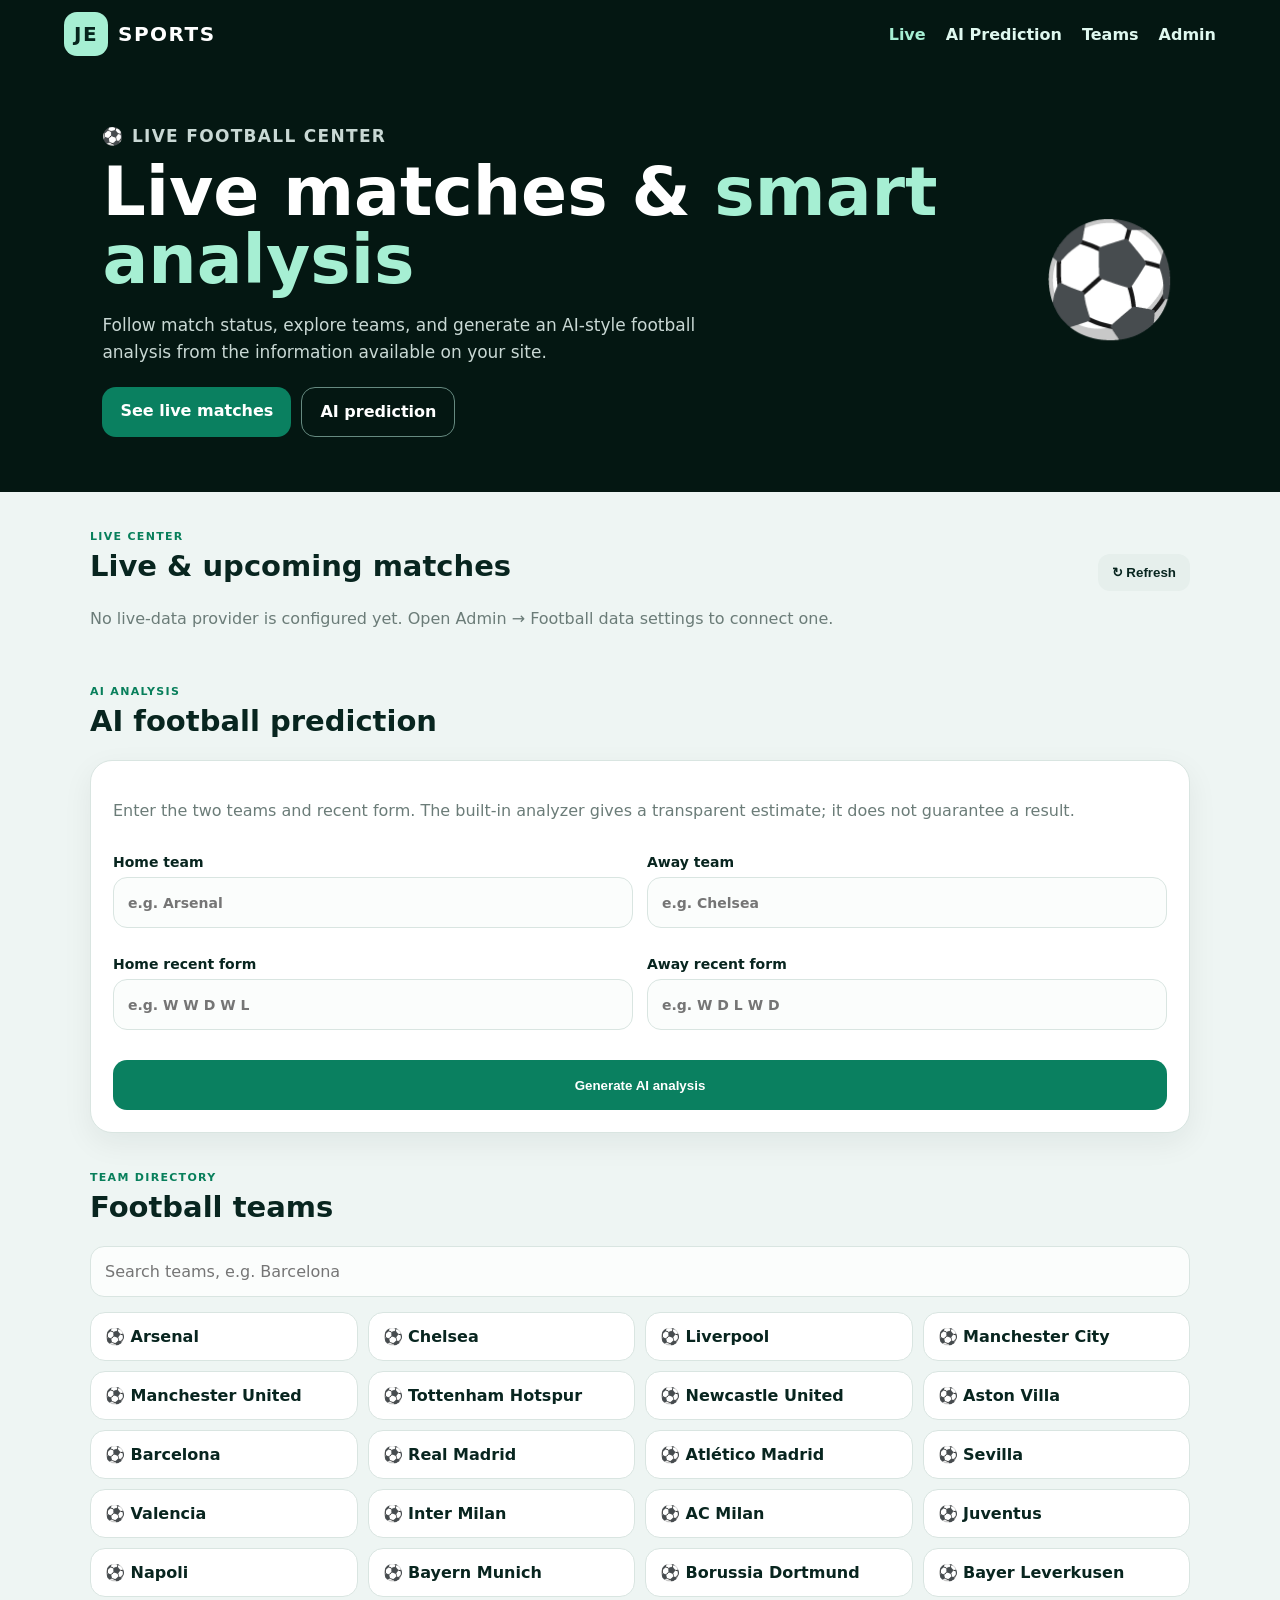
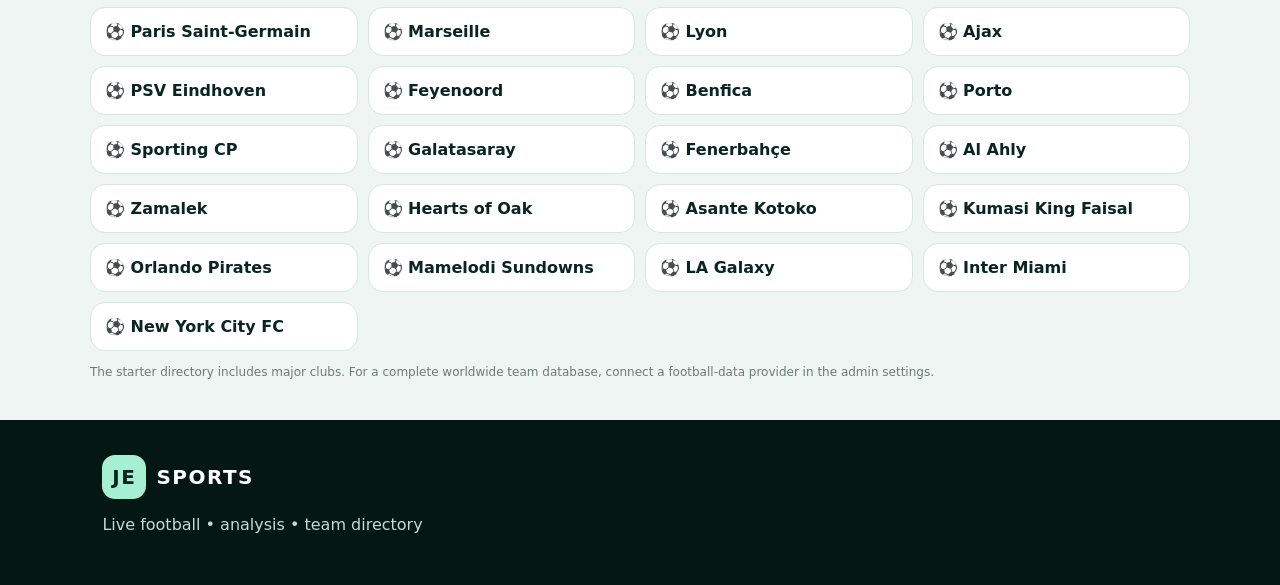
==== index.html @ 77a034e1 "Add files via upload" ====
<!doctype html>
<html lang="en">
<head>
<meta charset="utf-8">
<meta name="viewport" content="width=device-width,initial-scale=1,viewport-fit=cover">
<meta name="theme-color" content="#041712">
<title>JE Sports — Live Football</title>
<link rel="stylesheet" href="style.css?v=4">
</head>
<body>
<header class="topbar">
  <a class="brand" href="index.html"><span>JE</span> SPORTS</a>
  <nav><a class="active" href="index.html">Live</a><a href="#ai">AI Prediction</a><a href="#teams">Teams</a><a href="admin.html">Admin</a></nav>
  <button class="menu" onclick="document.querySelector('nav').classList.toggle('open')">☰</button>
</header>

<main>
<section class="hero">
  <div><p class="eyebrow">⚽ LIVE FOOTBALL CENTER</p>
  <h1>Live matches & <strong>smart analysis</strong></h1>
  <p>Follow match status, explore teams, and generate an AI-style football analysis from the information available on your site.</p>
  <div class="hero-actions"><a class="btn primary" href="#live">See live matches</a><a class="btn ghost" href="#ai">AI prediction</a></div></div>
  <div class="hero-icon">⚽</div>
</section>

<section id="live" class="section">
  <div class="section-head"><div><p class="eyebrow">LIVE CENTER</p><h2>Live & upcoming matches</h2></div><button class="refresh" onclick="loadMatches()">↻ Refresh</button></div>
  <p id="liveStatus" class="muted">Loading football matches…</p>
  <div id="matches" class="match-grid"></div>
</section>

<section id="ai" class="section">
  <div class="section-head"><div><p class="eyebrow">AI ANALYSIS</p><h2>AI football prediction</h2></div></div>
  <div class="ai-card">
    <p class="muted">Enter the two teams and recent form. The built-in analyzer gives a transparent estimate; it does not guarantee a result.</p>
    <div class="two">
      <div><label>Home team<input id="home" placeholder="e.g. Arsenal"></label></div>
      <div><label>Away team<input id="away" placeholder="e.g. Chelsea"></label></div>
    </div>
    <div class="two">
      <label>Home recent form<input id="homeForm" placeholder="e.g. W W D W L"></label>
      <label>Away recent form<input id="awayForm" placeholder="e.g. W D L W D"></label>
    </div>
    <button class="btn primary full" onclick="predict()">Generate AI analysis</button>
    <div id="predictionResult" class="prediction-result" hidden></div>
  </div>
</section>

<section id="teams" class="section">
  <div class="section-head"><div><p class="eyebrow">TEAM DIRECTORY</p><h2>Football teams</h2></div></div>
  <input id="teamSearch" class="search" placeholder="Search teams, e.g. Barcelona" oninput="renderTeams()">
  <div id="teamsGrid" class="team-grid"></div>
  <p class="muted small">The starter directory includes major clubs. For a complete worldwide team database, connect a football-data provider in the admin settings.</p>
</section>
</main>

<footer><div class="brand"><span>JE</span> SPORTS</div><p>Live football • analysis • team directory</p></footer>
<script src="script.js?v=4"></script>
</body></html>
---- style.css ----
*{box-sizing:border-box}body{margin:0;background:#eef5f3;color:#08251f;font-family:system-ui,-apple-system,"Segoe UI",sans-serif}.topbar{position:sticky;top:0;z-index:20;background:#041712;color:#fff;min-height:68px;padding:10px 5%;display:flex;align-items:center;justify-content:space-between}.brand{display:flex;align-items:center;gap:10px;color:#fff;text-decoration:none;font-weight:900;letter-spacing:1.5px;font-size:20px}.brand span{display:grid;place-items:center;width:44px;height:44px;border-radius:13px;background:#a6efd3;color:#06251d}.topbar nav{display:flex;gap:20px}.topbar nav a{color:#dff8ef;text-decoration:none;font-weight:750}.topbar nav a.active{color:#a6efd3}.menu{display:none;background:none;color:white;border:0;font-size:25px}.hero{background:#041712;color:#fff;padding:55px 8%;display:flex;justify-content:space-between;align-items:center;min-height:350px}.hero h1{font-size:clamp(38px,7vw,68px);line-height:1;margin:8px 0 18px}.hero strong{color:#a6efd3}.hero p{max-width:650px;color:#c9d8d4;line-height:1.6;font-size:17px}.hero-icon{font-size:110px}.hero-actions{display:flex;gap:10px;margin-top:20px}.btn{border:0;border-radius:14px;padding:14px 18px;font-weight:900;text-decoration:none;display:inline-block;min-height:50px}.primary{background:#0a8060;color:white}.ghost{border:1px solid #668a80;color:white;background:transparent}.secondary,.refresh{background:#e6efec;color:#08251f;border:0}.section{width:min(1100px,90%);margin:38px auto}.section-head{display:flex;align-items:end;justify-content:space-between;gap:15px;margin-bottom:14px}.eyebrow{font-size:11px;letter-spacing:1.3px;font-weight:900;color:#087f5b;margin:0 0 6px}.section h2,.card h2{font-size:29px;margin:0 0 8px}.muted{color:#6b7c78;line-height:1.55}.refresh{padding:11px 14px;border-radius:12px;font-weight:900}.match-grid{display:grid;grid-template-columns:repeat(3,1fr);gap:14px}.match{background:white;border:1px solid #d9e5e1;border-radius:20px;padding:18px;box-shadow:0 10px 30px #08251f10}.status{display:inline-block;border-radius:999px;padding:6px 9px;background:#e5f3ee;color:#0a684d;font-weight:900;font-size:11px}.teams{font-size:18px;font-weight:900;margin:14px 0 8px}.score{font-size:30px;font-weight:950}.time{color:#6b7c78}.ai-card,.card{background:white;border:1px solid #d9e5e1;border-radius:22px;padding:22px;box-shadow:0 10px 30px #08251f10}.two{display:grid;grid-template-columns:1fr 1fr;gap:14px;margin:14px 0}label{display:block;font-weight:800;font-size:14px;margin-top:14px}input,textarea,.search{width:100%;margin-top:7px;border:1.5px solid #d9e5e1;border-radius:14px;background:#fbfdfc;padding:14px;font:inherit;color:#08251f;outline:0}input{min-height:51px}textarea{min-height:130px;resize:vertical}.full{width:100%;margin-top:16px}.prediction-result{margin-top:16px;background:#f1faf7;border:1px solid #cfe8df;border-radius:18px;padding:18px}.prediction-result h3{font-size:25px;margin:4px 0}.confidence{font-weight:900;color:#087f5b}.team-grid{display:grid;grid-template-columns:repeat(4,1fr);gap:10px;margin-top:15px}.team{background:#fff;border:1px solid #d9e5e1;border-radius:15px;padding:14px;font-weight:850}.search{margin-top:0}.small{font-size:12px}.login{max-width:560px;margin:45px auto}.pass{display:flex;gap:7px}.pass input{flex:1}.pass button{margin-top:7px;border:1px solid #d9e5e1;background:#e6efec;border-radius:12px;padding:0 15px;font-weight:800}.msg{padding:11px;border-radius:12px;background:#e5f3ee;color:#0a684d;font-weight:750}.note{background:#f1faf7;border-left:4px solid #0a8060;padding:13px;border-radius:10px;line-height:1.5}.post{padding:14px 0;border-bottom:1px solid #e5ece9}.post strong{font-size:17px}.post button{float:right;border:0;border-radius:9px;padding:8px;background:#fff0ef;color:#b42318;font-weight:800}footer{background:#041712;color:#c9d8d4;padding:35px 8%}footer .brand{margin-bottom:10px}
@media(max-width:700px){.topbar{padding:9px 4%}.topbar nav{display:none;position:absolute;top:68px;left:0;right:0;background:#041712;padding:16px;flex-direction:column}.topbar nav.open{display:flex}.menu{display:block}.hero{padding:38px 6%;min-height:390px}.hero-icon{font-size:60px}.hero h1{font-size:42px}.section{width:88%;margin:28px auto}.match-grid,.team-grid{grid-template-columns:1fr}.two{grid-template-columns:1fr;gap:0}.card,.ai-card{padding:17px;border-radius:19px}.section-head{align-items:start}.hero-actions{flex-direction:column}.hero-actions .btn{text-align:center}}
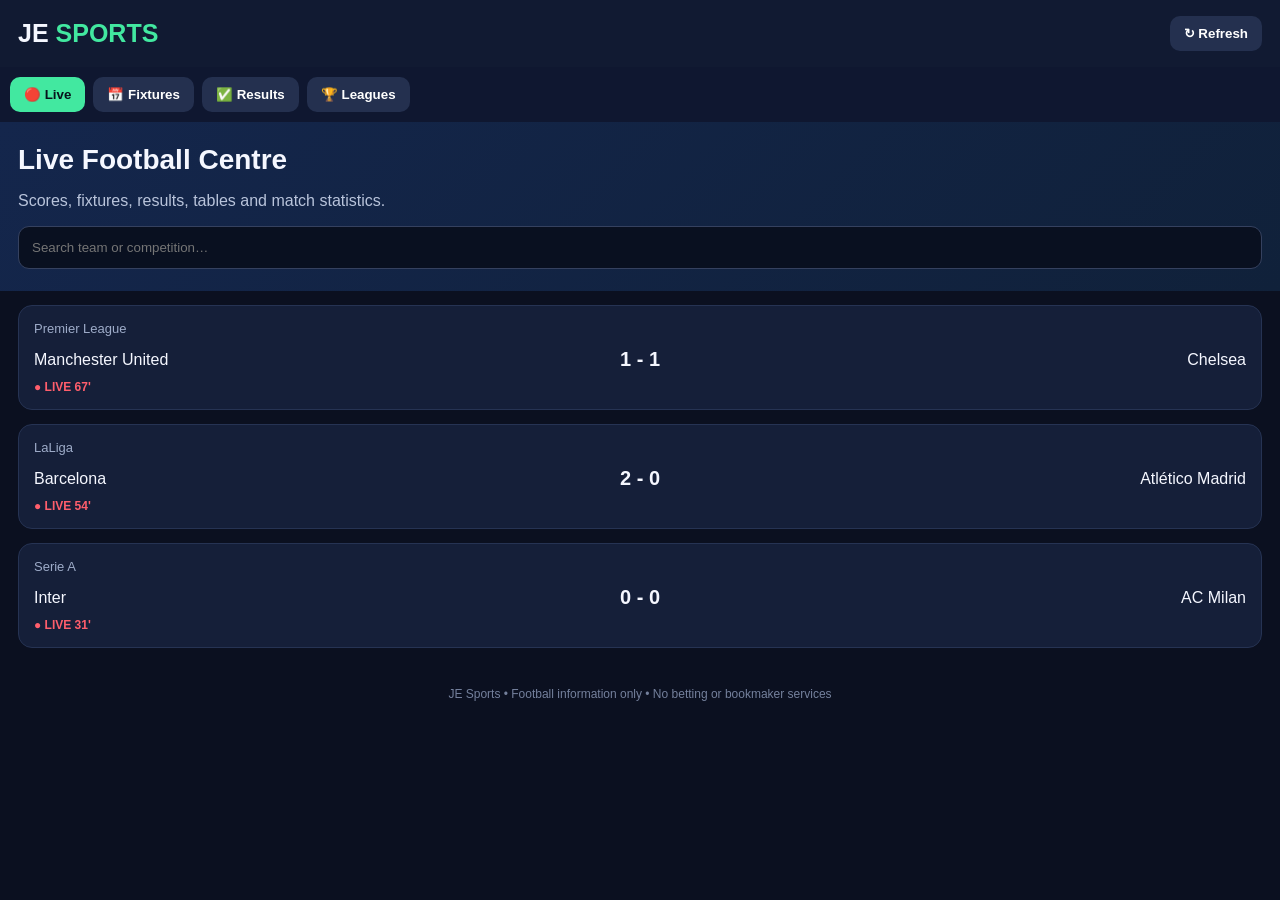
==== commit 1a648c9c: "Add files via upload" ====
--- a/index.html
+++ b/index.html
@@ -1,59 +1,11 @@
 <!doctype html>
-<html lang="en">
-<head>
-<meta charset="utf-8">
-<meta name="viewport" content="width=device-width,initial-scale=1,viewport-fit=cover">
-<meta name="theme-color" content="#041712">
-<title>JE Sports — Live Football</title>
-<link rel="stylesheet" href="style.css?v=4">
-</head>
+<html lang="en"><head><meta charset="utf-8"><meta name="viewport" content="width=device-width,initial-scale=1">
+<title>JE Sports — Live Football</title><link rel="stylesheet" href="style.css"></head>
 <body>
-<header class="topbar">
-  <a class="brand" href="index.html"><span>JE</span> SPORTS</a>
-  <nav><a class="active" href="index.html">Live</a><a href="#ai">AI Prediction</a><a href="#teams">Teams</a><a href="admin.html">Admin</a></nav>
-  <button class="menu" onclick="document.querySelector('nav').classList.toggle('open')">☰</button>
-</header>
-
-<main>
-<section class="hero">
-  <div><p class="eyebrow">⚽ LIVE FOOTBALL CENTER</p>
-  <h1>Live matches & <strong>smart analysis</strong></h1>
-  <p>Follow match status, explore teams, and generate an AI-style football analysis from the information available on your site.</p>
-  <div class="hero-actions"><a class="btn primary" href="#live">See live matches</a><a class="btn ghost" href="#ai">AI prediction</a></div></div>
-  <div class="hero-icon">⚽</div>
-</section>
-
-<section id="live" class="section">
-  <div class="section-head"><div><p class="eyebrow">LIVE CENTER</p><h2>Live & upcoming matches</h2></div><button class="refresh" onclick="loadMatches()">↻ Refresh</button></div>
-  <p id="liveStatus" class="muted">Loading football matches…</p>
-  <div id="matches" class="match-grid"></div>
-</section>
-
-<section id="ai" class="section">
-  <div class="section-head"><div><p class="eyebrow">AI ANALYSIS</p><h2>AI football prediction</h2></div></div>
-  <div class="ai-card">
-    <p class="muted">Enter the two teams and recent form. The built-in analyzer gives a transparent estimate; it does not guarantee a result.</p>
-    <div class="two">
-      <div><label>Home team<input id="home" placeholder="e.g. Arsenal"></label></div>
-      <div><label>Away team<input id="away" placeholder="e.g. Chelsea"></label></div>
-    </div>
-    <div class="two">
-      <label>Home recent form<input id="homeForm" placeholder="e.g. W W D W L"></label>
-      <label>Away recent form<input id="awayForm" placeholder="e.g. W D L W D"></label>
-    </div>
-    <button class="btn primary full" onclick="predict()">Generate AI analysis</button>
-    <div id="predictionResult" class="prediction-result" hidden></div>
-  </div>
-</section>
-
-<section id="teams" class="section">
-  <div class="section-head"><div><p class="eyebrow">TEAM DIRECTORY</p><h2>Football teams</h2></div></div>
-  <input id="teamSearch" class="search" placeholder="Search teams, e.g. Barcelona" oninput="renderTeams()">
-  <div id="teamsGrid" class="team-grid"></div>
-  <p class="muted small">The starter directory includes major clubs. For a complete worldwide team database, connect a football-data provider in the admin settings.</p>
-</section>
-</main>
-
-<footer><div class="brand"><span>JE</span> SPORTS</div><p>Live football • analysis • team directory</p></footer>
-<script src="script.js?v=4"></script>
-</body></html>+<header><div class="logo">JE <span>SPORTS</span></div><button id="refresh">↻ Refresh</button></header>
+<nav><button class="active" data-tab="live">🔴 Live</button><button data-tab="fixtures">📅 Fixtures</button><button data-tab="results">✅ Results</button><button data-tab="leagues">🏆 Leagues</button></nav>
+<main><section class="hero"><h1>Live Football Centre</h1><p>Scores, fixtures, results, tables and match statistics.</p>
+<input id="search" placeholder="Search team or competition…"></section>
+<div id="content"></div></main>
+<footer>JE Sports • Football information only • No betting or bookmaker services</footer>
+<script src="app.js"></script></body></html>
--- a/style.css
+++ b/style.css
@@ -1,2 +1 @@
-*{box-sizing:border-box}body{margin:0;background:#eef5f3;color:#08251f;font-family:system-ui,-apple-system,"Segoe UI",sans-serif}.topbar{position:sticky;top:0;z-index:20;background:#041712;color:#fff;min-height:68px;padding:10px 5%;display:flex;align-items:center;justify-content:space-between}.brand{display:flex;align-items:center;gap:10px;color:#fff;text-decoration:none;font-weight:900;letter-spacing:1.5px;font-size:20px}.brand span{display:grid;place-items:center;width:44px;height:44px;border-radius:13px;background:#a6efd3;color:#06251d}.topbar nav{display:flex;gap:20px}.topbar nav a{color:#dff8ef;text-decoration:none;font-weight:750}.topbar nav a.active{color:#a6efd3}.menu{display:none;background:none;color:white;border:0;font-size:25px}.hero{background:#041712;color:#fff;padding:55px 8%;display:flex;justify-content:space-between;align-items:center;min-height:350px}.hero h1{font-size:clamp(38px,7vw,68px);line-height:1;margin:8px 0 18px}.hero strong{color:#a6efd3}.hero p{max-width:650px;color:#c9d8d4;line-height:1.6;font-size:17px}.hero-icon{font-size:110px}.hero-actions{display:flex;gap:10px;margin-top:20px}.btn{border:0;border-radius:14px;padding:14px 18px;font-weight:900;text-decoration:none;display:inline-block;min-height:50px}.primary{background:#0a8060;color:white}.ghost{border:1px solid #668a80;color:white;background:transparent}.secondary,.refresh{background:#e6efec;color:#08251f;border:0}.section{width:min(1100px,90%);margin:38px auto}.section-head{display:flex;align-items:end;justify-content:space-between;gap:15px;margin-bottom:14px}.eyebrow{font-size:11px;letter-spacing:1.3px;font-weight:900;color:#087f5b;margin:0 0 6px}.section h2,.card h2{font-size:29px;margin:0 0 8px}.muted{color:#6b7c78;line-height:1.55}.refresh{padding:11px 14px;border-radius:12px;font-weight:900}.match-grid{display:grid;grid-template-columns:repeat(3,1fr);gap:14px}.match{background:white;border:1px solid #d9e5e1;border-radius:20px;padding:18px;box-shadow:0 10px 30px #08251f10}.status{display:inline-block;border-radius:999px;padding:6px 9px;background:#e5f3ee;color:#0a684d;font-weight:900;font-size:11px}.teams{font-size:18px;font-weight:900;margin:14px 0 8px}.score{font-size:30px;font-weight:950}.time{color:#6b7c78}.ai-card,.card{background:white;border:1px solid #d9e5e1;border-radius:22px;padding:22px;box-shadow:0 10px 30px #08251f10}.two{display:grid;grid-template-columns:1fr 1fr;gap:14px;margin:14px 0}label{display:block;font-weight:800;font-size:14px;margin-top:14px}input,textarea,.search{width:100%;margin-top:7px;border:1.5px solid #d9e5e1;border-radius:14px;background:#fbfdfc;padding:14px;font:inherit;color:#08251f;outline:0}input{min-height:51px}textarea{min-height:130px;resize:vertical}.full{width:100%;margin-top:16px}.prediction-result{margin-top:16px;background:#f1faf7;border:1px solid #cfe8df;border-radius:18px;padding:18px}.prediction-result h3{font-size:25px;margin:4px 0}.confidence{font-weight:900;color:#087f5b}.team-grid{display:grid;grid-template-columns:repeat(4,1fr);gap:10px;margin-top:15px}.team{background:#fff;border:1px solid #d9e5e1;border-radius:15px;padding:14px;font-weight:850}.search{margin-top:0}.small{font-size:12px}.login{max-width:560px;margin:45px auto}.pass{display:flex;gap:7px}.pass input{flex:1}.pass button{margin-top:7px;border:1px solid #d9e5e1;background:#e6efec;border-radius:12px;padding:0 15px;font-weight:800}.msg{padding:11px;border-radius:12px;background:#e5f3ee;color:#0a684d;font-weight:750}.note{background:#f1faf7;border-left:4px solid #0a8060;padding:13px;border-radius:10px;line-height:1.5}.post{padding:14px 0;border-bottom:1px solid #e5ece9}.post strong{font-size:17px}.post button{float:right;border:0;border-radius:9px;padding:8px;background:#fff0ef;color:#b42318;font-weight:800}footer{background:#041712;color:#c9d8d4;padding:35px 8%}footer .brand{margin-bottom:10px}
-@media(max-width:700px){.topbar{padding:9px 4%}.topbar nav{display:none;position:absolute;top:68px;left:0;right:0;background:#041712;padding:16px;flex-direction:column}.topbar nav.open{display:flex}.menu{display:block}.hero{padding:38px 6%;min-height:390px}.hero-icon{font-size:60px}.hero h1{font-size:42px}.section{width:88%;margin:28px auto}.match-grid,.team-grid{grid-template-columns:1fr}.two{grid-template-columns:1fr;gap:0}.card,.ai-card{padding:17px;border-radius:19px}.section-head{align-items:start}.hero-actions{flex-direction:column}.hero-actions .btn{text-align:center}}
+*{box-sizing:border-box}body{margin:0;font-family:Arial,sans-serif;background:#0b1020;color:#f5f7ff}header{display:flex;justify-content:space-between;align-items:center;padding:16px 18px;background:#111a32;position:sticky;top:0;z-index:2}.logo{font-size:25px;font-weight:900}.logo span{color:#42e8a0}button{border:0;border-radius:10px;padding:10px 14px;background:#24304f;color:white;font-weight:700}nav{display:flex;gap:8px;overflow:auto;padding:10px;background:#0f1730}nav button.active{background:#42e8a0;color:#07121b}.hero{padding:22px 18px;background:linear-gradient(135deg,#14264c,#10213a)}h1{margin:0 0 7px;font-size:28px}.hero p{color:#b9c4db}.hero input{width:100%;padding:13px;border-radius:11px;border:1px solid #35415f;background:#091020;color:white}.card{margin:14px 18px;padding:15px;border-radius:14px;background:#151f39;border:1px solid #263353}.league{font-size:13px;color:#9eacc9;margin-bottom:12px}.match{display:grid;grid-template-columns:1fr auto 1fr;align-items:center;gap:10px}.team:last-child{text-align:right}.score{font-size:20px;font-weight:900}.live{color:#ff5e6c;font-size:12px;font-weight:800}.meta{font-size:12px;color:#8998b7;margin-top:9px}footer{text-align:center;color:#74809c;font-size:12px;padding:25px}h2{margin:18px}.empty{text-align:center;padding:30px;color:#91a0bd}
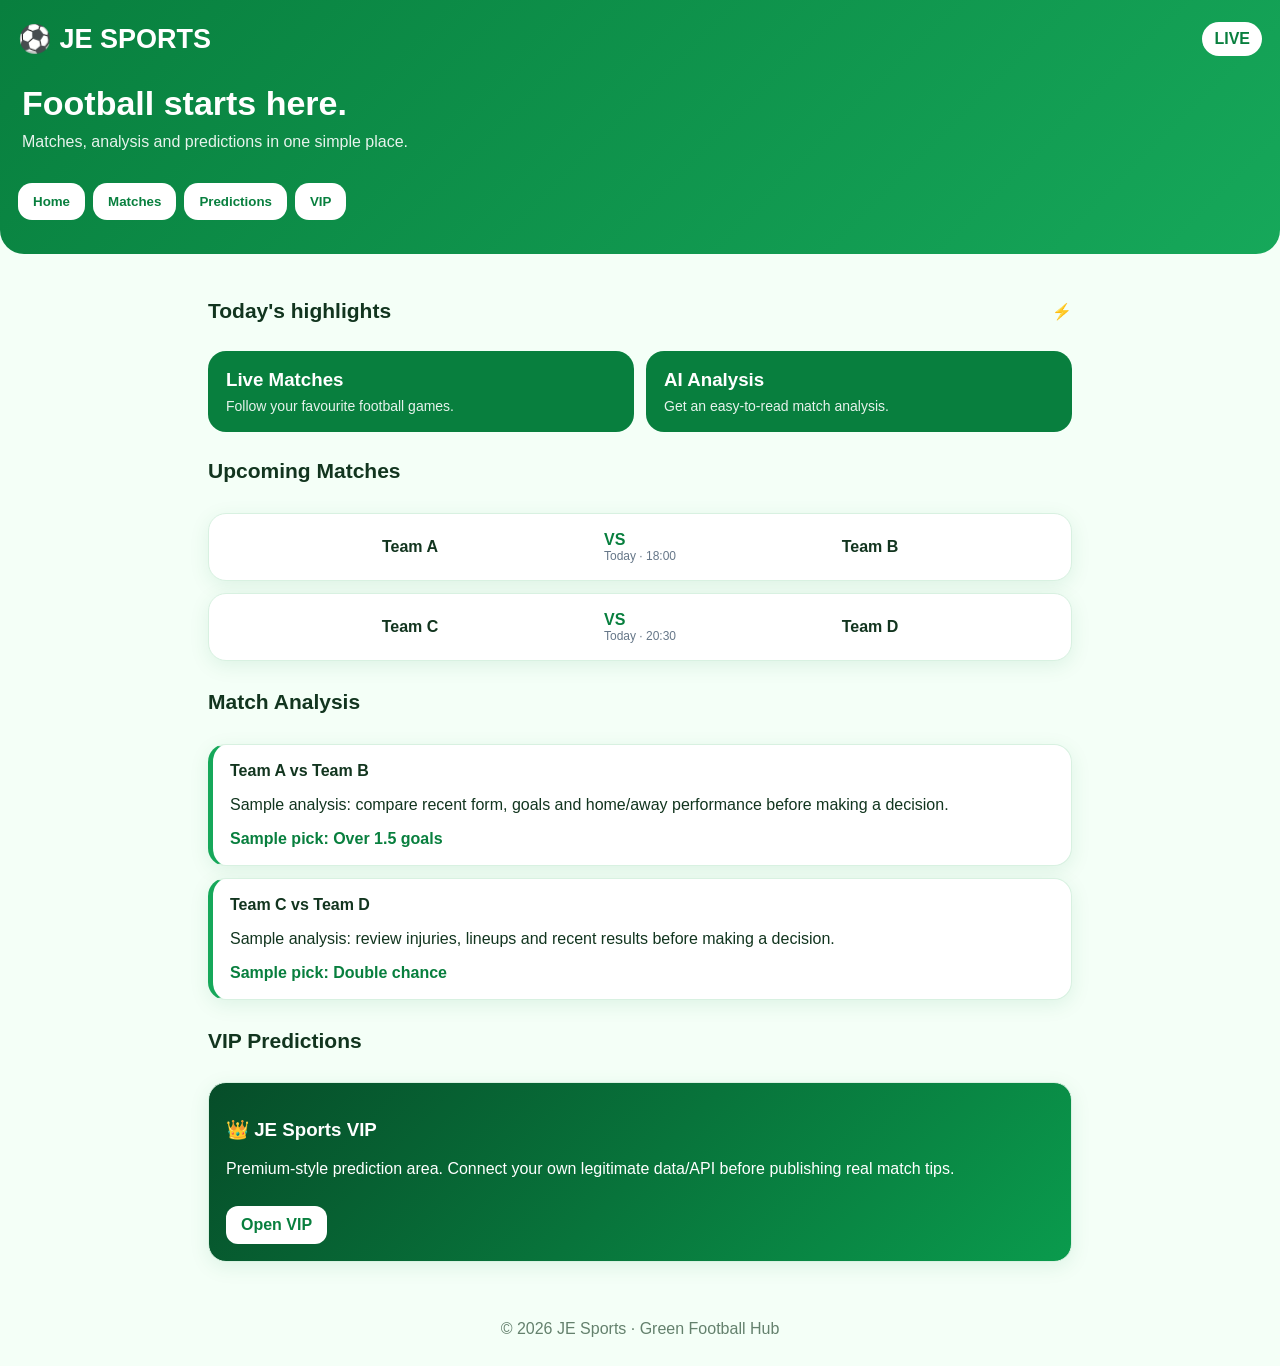
==== commit c8079195: "Add files via upload" ====
--- a/index.html
+++ b/index.html
@@ -1,11 +1,62 @@
-<!doctype html>
-<html lang="en"><head><meta charset="utf-8"><meta name="viewport" content="width=device-width,initial-scale=1">
-<title>JE Sports — Live Football</title><link rel="stylesheet" href="style.css"></head>
+<!DOCTYPE html>
+<html lang="en">
+<head>
+<meta charset="UTF-8">
+<meta name="viewport" content="width=device-width, initial-scale=1.0">
+<title>JE Sports</title>
+<style>
+*{box-sizing:border-box}body{margin:0;font-family:Arial,sans-serif;background:#f4fff7;color:#12351f}
+header{background:linear-gradient(135deg,#087f3e,#16a85a);color:white;padding:22px 18px;border-radius:0 0 24px 24px}
+.top{display:flex;justify-content:space-between;align-items:center}.logo{font-size:27px;font-weight:800}.badge{background:#fff;color:#087f3e;padding:8px 12px;border-radius:20px;font-weight:700}
+.hero{padding:28px 4px 20px}.hero h1{font-size:34px;margin:0 0 10px}.hero p{margin:0;opacity:.9}
+nav{display:flex;gap:8px;overflow:auto;padding:12px 0}.navbtn{border:0;background:#fff;color:#087f3e;padding:11px 15px;border-radius:14px;font-weight:700;white-space:nowrap}
+main{padding:18px;max-width:900px;margin:auto}.section-title{display:flex;justify-content:space-between;align-items:center;margin:10px 0}.section-title h2{font-size:21px}.card{background:white;border-radius:18px;padding:17px;margin:12px 0;box-shadow:0 5px 20px #087f3e18;border:1px solid #d8f1e1}
+.match{display:flex;align-items:center;justify-content:space-between;gap:10px}.team{text-align:center;flex:1;font-weight:700}.vs{font-weight:800;color:#087f3e}.time{font-size:12px;color:#678}
+.grid{display:grid;grid-template-columns:repeat(2,1fr);gap:12px}.feature{background:#087f3e;color:white;padding:18px;border-radius:18px}.feature h3{margin:0 0 7px}.feature p{margin:0;font-size:14px;opacity:.9}
+.pred{border-left:5px solid #16a85a}.pick{font-weight:800;color:#087f3e}.vip{background:linear-gradient(135deg,#064d29,#0a9b4d);color:white}.button{display:inline-block;margin-top:12px;background:white;color:#087f3e;padding:10px 15px;border-radius:12px;text-decoration:none;font-weight:800}
+footer{text-align:center;padding:28px 18px;color:#64816d}
+@media(max-width:600px){.grid{grid-template-columns:1fr}.hero h1{font-size:29px}}
+</style>
+</head>
 <body>
-<header><div class="logo">JE <span>SPORTS</span></div><button id="refresh">↻ Refresh</button></header>
-<nav><button class="active" data-tab="live">🔴 Live</button><button data-tab="fixtures">📅 Fixtures</button><button data-tab="results">✅ Results</button><button data-tab="leagues">🏆 Leagues</button></nav>
-<main><section class="hero"><h1>Live Football Centre</h1><p>Scores, fixtures, results, tables and match statistics.</p>
-<input id="search" placeholder="Search team or competition…"></section>
-<div id="content"></div></main>
-<footer>JE Sports • Football information only • No betting or bookmaker services</footer>
-<script src="app.js"></script></body></html>+<header>
+  <div class="top"><div class="logo">⚽ JE SPORTS</div><div class="badge">LIVE</div></div>
+  <div class="hero"><h1>Football starts here.</h1><p>Matches, analysis and predictions in one simple place.</p></div>
+  <nav>
+    <button class="navbtn" onclick="scrollToId('home')">Home</button>
+    <button class="navbtn" onclick="scrollToId('matches')">Matches</button>
+    <button class="navbtn" onclick="scrollToId('predictions')">Predictions</button>
+    <button class="navbtn" onclick="scrollToId('vip')">VIP</button>
+  </nav>
+</header>
+
+<main id="home">
+  <div class="section-title"><h2>Today's highlights</h2><span>⚡</span></div>
+  <div class="grid">
+    <div class="feature"><h3>Live Matches</h3><p>Follow your favourite football games.</p></div>
+    <div class="feature"><h3>AI Analysis</h3><p>Get an easy-to-read match analysis.</p></div>
+  </div>
+
+  <section id="matches">
+    <div class="section-title"><h2>Upcoming Matches</h2></div>
+    <div class="card"><div class="match"><div class="team">Team A</div><div><div class="vs">VS</div><div class="time">Today · 18:00</div></div><div class="team">Team B</div></div></div>
+    <div class="card"><div class="match"><div class="team">Team C</div><div><div class="vs">VS</div><div class="time">Today · 20:30</div></div><div class="team">Team D</div></div></div>
+  </section>
+
+  <section id="predictions">
+    <div class="section-title"><h2>Match Analysis</h2></div>
+    <div class="card pred"><b>Team A vs Team B</b><p>Sample analysis: compare recent form, goals and home/away performance before making a decision.</p><span class="pick">Sample pick: Over 1.5 goals</span></div>
+    <div class="card pred"><b>Team C vs Team D</b><p>Sample analysis: review injuries, lineups and recent results before making a decision.</p><span class="pick">Sample pick: Double chance</span></div>
+  </section>
+
+  <section id="vip">
+    <div class="section-title"><h2>VIP Predictions</h2></div>
+    <div class="card vip"><h3>👑 JE Sports VIP</h3><p>Premium-style prediction area. Connect your own legitimate data/API before publishing real match tips.</p><a class="button" href="#" onclick="alert('VIP section ready — connect your own service to activate it.');return false;">Open VIP</a></div>
+  </section>
+</main>
+<footer>© 2026 JE Sports · Green Football Hub</footer>
+<script>
+function scrollToId(id){document.getElementById(id).scrollIntoView({behavior:'smooth'});}
+</script>
+</body>
+</html>
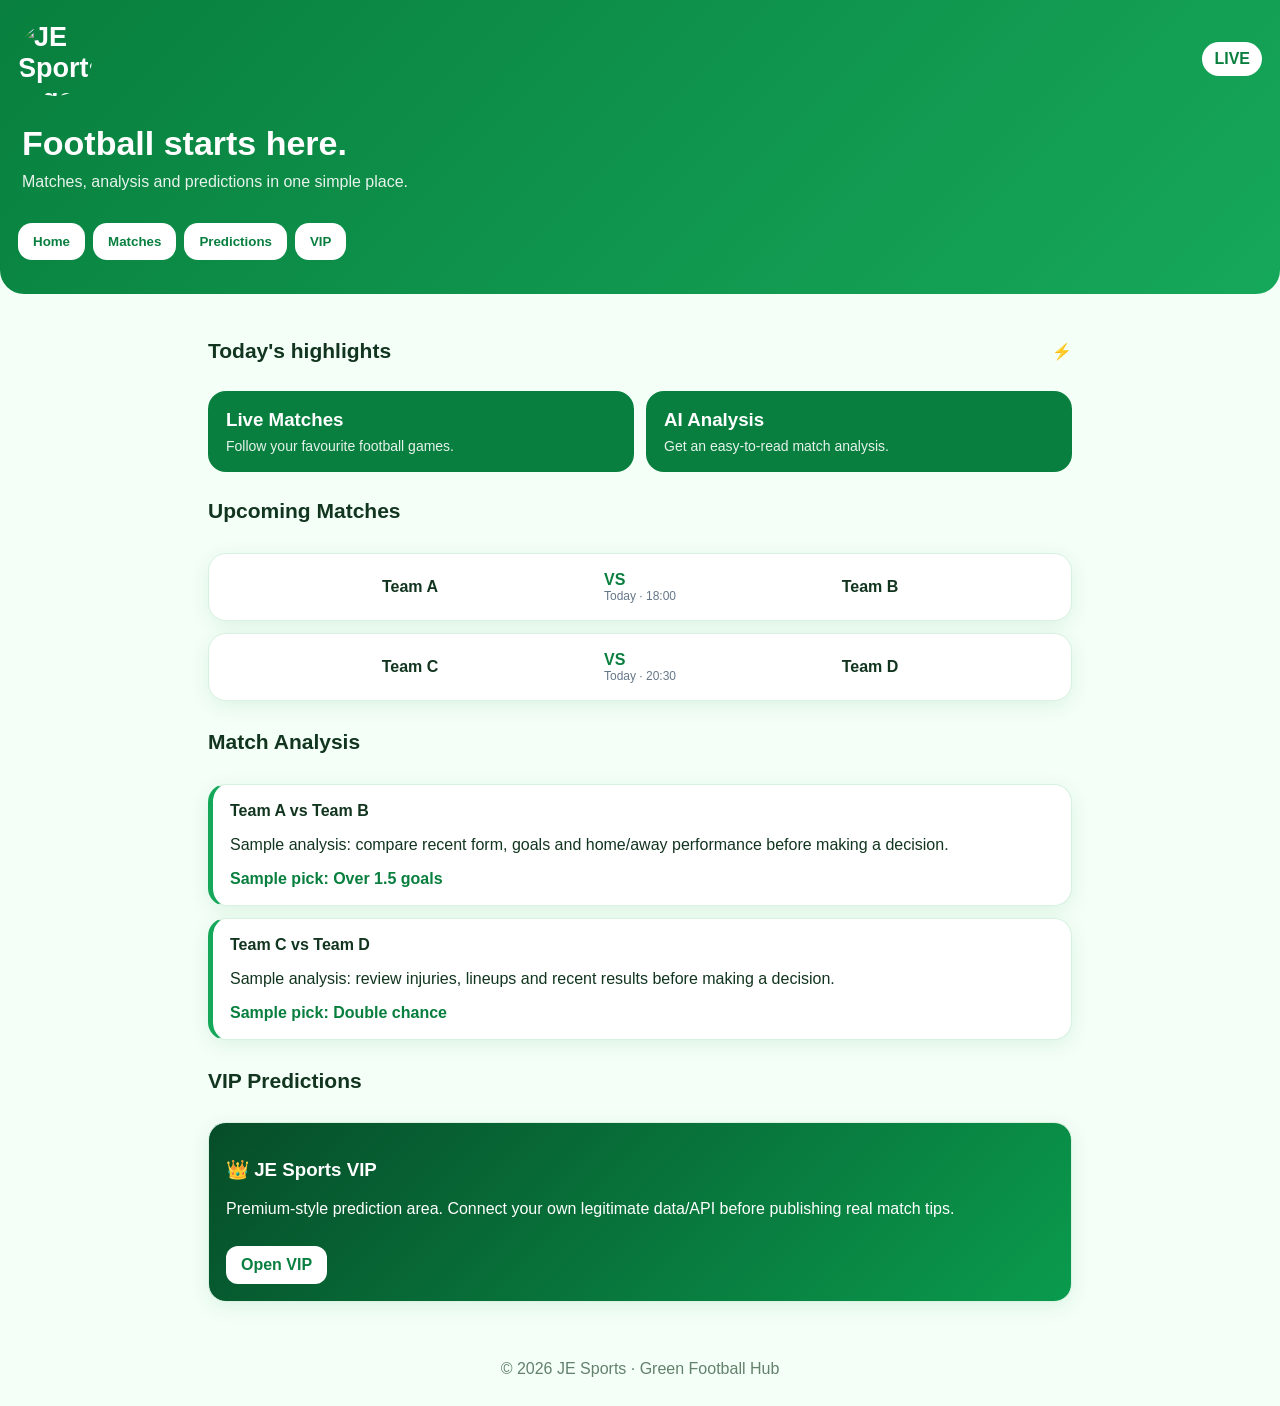
==== commit fc9b59c2: "Add files via upload" ====
--- a/index.html
+++ b/index.html
@@ -7,7 +7,7 @@
 <style>
 *{box-sizing:border-box}body{margin:0;font-family:Arial,sans-serif;background:#f4fff7;color:#12351f}
 header{background:linear-gradient(135deg,#087f3e,#16a85a);color:white;padding:22px 18px;border-radius:0 0 24px 24px}
-.top{display:flex;justify-content:space-between;align-items:center}.logo{font-size:27px;font-weight:800}.badge{background:#fff;color:#087f3e;padding:8px 12px;border-radius:20px;font-weight:700}
+.top{display:flex;justify-content:space-between;align-items:center}.logo{font-size:27px;font-weight:800}.logo img{width:74px;height:74px;object-fit:contain;border-radius:50%;display:block}.badge{background:#fff;color:#087f3e;padding:8px 12px;border-radius:20px;font-weight:700}
 .hero{padding:28px 4px 20px}.hero h1{font-size:34px;margin:0 0 10px}.hero p{margin:0;opacity:.9}
 nav{display:flex;gap:8px;overflow:auto;padding:12px 0}.navbtn{border:0;background:#fff;color:#087f3e;padding:11px 15px;border-radius:14px;font-weight:700;white-space:nowrap}
 main{padding:18px;max-width:900px;margin:auto}.section-title{display:flex;justify-content:space-between;align-items:center;margin:10px 0}.section-title h2{font-size:21px}.card{background:white;border-radius:18px;padding:17px;margin:12px 0;box-shadow:0 5px 20px #087f3e18;border:1px solid #d8f1e1}
@@ -20,7 +20,7 @@
 </head>
 <body>
 <header>
-  <div class="top"><div class="logo">⚽ JE SPORTS</div><div class="badge">LIVE</div></div>
+  <div class="top"><div class="logo"><img src="assets/je-sports-logo.png" alt="JE Sports logo"></div><div class="badge">LIVE</div></div>
   <div class="hero"><h1>Football starts here.</h1><p>Matches, analysis and predictions in one simple place.</p></div>
   <nav>
     <button class="navbtn" onclick="scrollToId('home')">Home</button>
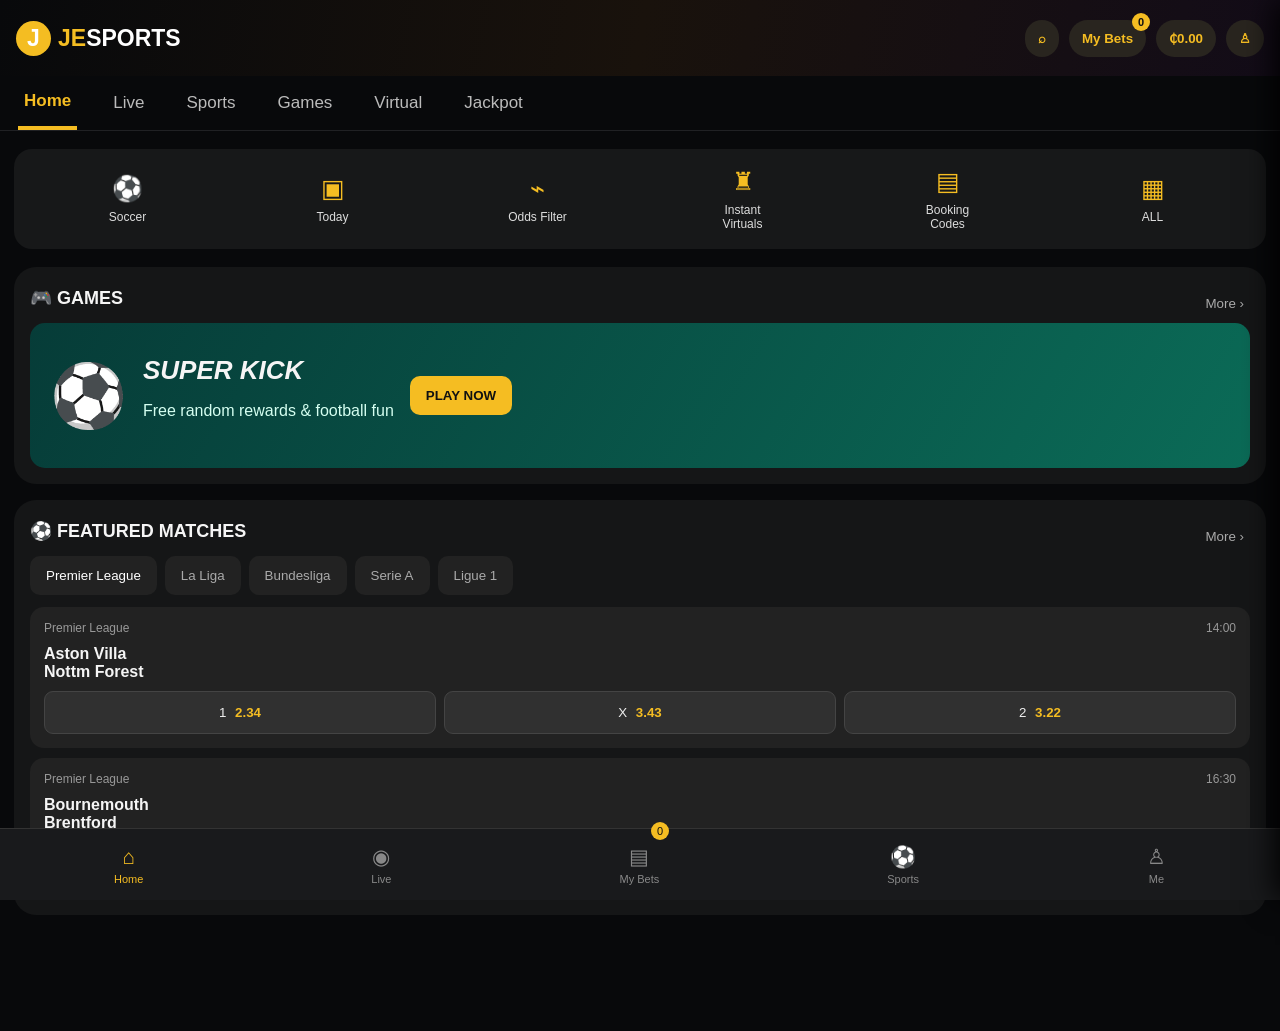
==== commit 203b0d2e: "Add files via upload" ====
--- a/index.html
+++ b/index.html
@@ -2,61 +2,105 @@
 <html lang="en">
 <head>
 <meta charset="UTF-8">
-<meta name="viewport" content="width=device-width, initial-scale=1.0">
-<title>JE Sports</title>
-<style>
-*{box-sizing:border-box}body{margin:0;font-family:Arial,sans-serif;background:#f4fff7;color:#12351f}
-header{background:linear-gradient(135deg,#087f3e,#16a85a);color:white;padding:22px 18px;border-radius:0 0 24px 24px}
-.top{display:flex;justify-content:space-between;align-items:center}.logo{font-size:27px;font-weight:800}.logo img{width:74px;height:74px;object-fit:contain;border-radius:50%;display:block}.badge{background:#fff;color:#087f3e;padding:8px 12px;border-radius:20px;font-weight:700}
-.hero{padding:28px 4px 20px}.hero h1{font-size:34px;margin:0 0 10px}.hero p{margin:0;opacity:.9}
-nav{display:flex;gap:8px;overflow:auto;padding:12px 0}.navbtn{border:0;background:#fff;color:#087f3e;padding:11px 15px;border-radius:14px;font-weight:700;white-space:nowrap}
-main{padding:18px;max-width:900px;margin:auto}.section-title{display:flex;justify-content:space-between;align-items:center;margin:10px 0}.section-title h2{font-size:21px}.card{background:white;border-radius:18px;padding:17px;margin:12px 0;box-shadow:0 5px 20px #087f3e18;border:1px solid #d8f1e1}
-.match{display:flex;align-items:center;justify-content:space-between;gap:10px}.team{text-align:center;flex:1;font-weight:700}.vs{font-weight:800;color:#087f3e}.time{font-size:12px;color:#678}
-.grid{display:grid;grid-template-columns:repeat(2,1fr);gap:12px}.feature{background:#087f3e;color:white;padding:18px;border-radius:18px}.feature h3{margin:0 0 7px}.feature p{margin:0;font-size:14px;opacity:.9}
-.pred{border-left:5px solid #16a85a}.pick{font-weight:800;color:#087f3e}.vip{background:linear-gradient(135deg,#064d29,#0a9b4d);color:white}.button{display:inline-block;margin-top:12px;background:white;color:#087f3e;padding:10px 15px;border-radius:12px;text-decoration:none;font-weight:800}
-footer{text-align:center;padding:28px 18px;color:#64816d}
-@media(max-width:600px){.grid{grid-template-columns:1fr}.hero h1{font-size:29px}}
-</style>
+<meta name="viewport" content="width=device-width,initial-scale=1,viewport-fit=cover">
+<title>JE Sports — Football Hub</title>
+<link rel="stylesheet" href="style.css">
 </head>
 <body>
-<header>
-  <div class="top"><div class="logo"><img src="assets/je-sports-logo.png" alt="JE Sports logo"></div><div class="badge">LIVE</div></div>
-  <div class="hero"><h1>Football starts here.</h1><p>Matches, analysis and predictions in one simple place.</p></div>
-  <nav>
-    <button class="navbtn" onclick="scrollToId('home')">Home</button>
-    <button class="navbtn" onclick="scrollToId('matches')">Matches</button>
-    <button class="navbtn" onclick="scrollToId('predictions')">Predictions</button>
-    <button class="navbtn" onclick="scrollToId('vip')">VIP</button>
-  </nav>
+<header class="topbar">
+  <div class="brand"><span class="brand-mark">J</span><b>JE<span>SPORTS</span></b></div>
+  <button class="icon-btn" id="searchBtn">⌕</button>
+  <button class="pill" id="betsBtn">My Bets <em id="betCount">0</em></button>
+  <button class="pill balance">₵0.00</button>
+  <button class="icon-btn">♙</button>
 </header>
 
-<main id="home">
-  <div class="section-title"><h2>Today's highlights</h2><span>⚡</span></div>
-  <div class="grid">
-    <div class="feature"><h3>Live Matches</h3><p>Follow your favourite football games.</p></div>
-    <div class="feature"><h3>AI Analysis</h3><p>Get an easy-to-read match analysis.</p></div>
+<nav class="tabs">
+  <button class="active" data-page="home">Home</button>
+  <button data-page="live">Live</button>
+  <button data-page="sports">Sports</button>
+  <button data-page="games">Games</button>
+  <button data-page="virtual">Virtual</button>
+  <button data-page="jackpot">Jackpot</button>
+</nav>
+
+<main>
+<section id="home" class="page active">
+  <div class="quick-grid">
+    <button data-page="sports">⚽<small>Soccer</small></button>
+    <button data-page="sports">▣<small>Today</small></button>
+    <button id="filterBtn">⌁<small>Odds Filter</small></button>
+    <button data-page="virtual">♜<small>Instant<br>Virtuals</small></button>
+    <button id="codeBtn">▤<small>Booking<br>Codes</small></button>
+    <button data-page="sports">▦<small>ALL</small></button>
   </div>
 
-  <section id="matches">
-    <div class="section-title"><h2>Upcoming Matches</h2></div>
-    <div class="card"><div class="match"><div class="team">Team A</div><div><div class="vs">VS</div><div class="time">Today · 18:00</div></div><div class="team">Team B</div></div></div>
-    <div class="card"><div class="match"><div class="team">Team C</div><div><div class="vs">VS</div><div class="time">Today · 20:30</div></div><div class="team">Team D</div></div></div>
+  <section class="panel casino">
+    <div class="section-head"><h2>🎮 GAMES</h2><button data-page="games">More ›</button></div>
+    <div class="game-card"><div class="ball">⚽</div><div><strong>SUPER KICK</strong><p>Free random rewards & football fun</p></div><button class="play" data-page="games">PLAY NOW</button></div>
   </section>
 
-  <section id="predictions">
-    <div class="section-title"><h2>Match Analysis</h2></div>
-    <div class="card pred"><b>Team A vs Team B</b><p>Sample analysis: compare recent form, goals and home/away performance before making a decision.</p><span class="pick">Sample pick: Over 1.5 goals</span></div>
-    <div class="card pred"><b>Team C vs Team D</b><p>Sample analysis: review injuries, lineups and recent results before making a decision.</p><span class="pick">Sample pick: Double chance</span></div>
+  <section class="panel">
+    <div class="section-head"><h2>⚽ FEATURED MATCHES</h2><button data-page="sports">More ›</button></div>
+    <div class="league-row">
+      <button class="league active">Premier League</button><button class="league">La Liga</button>
+      <button class="league">Bundesliga</button><button class="league">Serie A</button><button class="league">Ligue 1</button>
+    </div>
+    <div class="match-list" id="featured"></div>
   </section>
+</section>
 
-  <section id="vip">
-    <div class="section-title"><h2>VIP Predictions</h2></div>
-    <div class="card vip"><h3>👑 JE Sports VIP</h3><p>Premium-style prediction area. Connect your own legitimate data/API before publishing real match tips.</p><a class="button" href="#" onclick="alert('VIP section ready — connect your own service to activate it.');return false;">Open VIP</a></div>
-  </section>
+<section id="live" class="page">
+  <div class="hero"><h1>LIVE MATCHES</h1><p>Follow scores and match events.</p></div>
+  <div class="match-list" id="liveMatches"></div>
+</section>
+
+<section id="sports" class="page">
+  <div class="hero"><h1>SPORTS</h1><p>Football markets, leagues and odds.</p></div>
+  <div class="chips"><button class="selected">Football</button><button>Basketball</button><button>Tennis</button><button>Esports</button></div>
+  <div class="match-list" id="sportsMatches"></div>
+</section>
+
+<section id="games" class="page">
+  <div class="hero"><h1>GAMES</h1><p>Demo game lobby — connect your own game provider/API for real games.</p></div>
+  <div class="game-grid">
+    <article>⚽<b>Super Kick</b><button>Play</button></article>
+    <article>🏆<b>Penalty Star</b><button>Play</button></article>
+    <article>🎯<b>Goal Rush</b><button>Play</button></article>
+    <article>🎰<b>Virtual Football</b><button data-page="virtual">Open</button></article>
+  </div>
+</section>
+
+<section id="virtual" class="page">
+  <div class="hero"><h1>VIRTUAL SPORTS</h1><p>Demo virtual fixtures. Results are simulated locally.</p></div>
+  <div class="virtual-card"><span>VIRTUAL FOOTBALL 90</span><b>City Stars vs United FC</b><div class="odds"><button>1 <strong>1.82</strong></button><button>X <strong>3.60</strong></button><button>2 <strong>4.10</strong></button></div></div>
+  <button class="primary" id="simulate">Generate Next Fixture</button>
+</section>
+
+<section id="jackpot" class="page">
+  <div class="hero"><h1>JACKPOT</h1><p>Pick your favourite fixtures and build a ticket.</p></div>
+  <div class="ticket">🏆 <b>Weekend Football Jackpot</b><p>Choose 5 matches from the Sports page.</p><button class="primary" data-page="sports">Choose Matches</button></div>
+</section>
 </main>
-<footer>© 2026 JE Sports · Green Football Hub</footer>
-<script>
-function scrollToId(id){document.getElementById(id).scrollIntoView({behavior:'smooth'});}
-</script>
+
+<div id="betslip" class="drawer">
+  <div class="drawer-head"><h2>Bet Slip</h2><button id="closeBet">×</button></div>
+  <div id="slipItems"><p class="muted">Your bet slip is empty.</p></div>
+  <div class="slip-total"><span>Total Odds</span><b id="totalOdds">0.00</b></div>
+  <button class="primary" id="placeDemo">Place Demo Bet</button>
+</div>
+
+<div id="codeModal" class="modal"><div class="modal-box"><button class="close">×</button><h2>Booking Codes</h2><p>Enter a booking code to load a saved demo ticket.</p><input id="bookingInput" placeholder="e.g. JESPORTS123"><button class="primary" id="loadCode">Load Code</button><p id="codeResult"></p></div></div>
+
+<div id="filterModal" class="modal"><div class="modal-box"><button class="close">×</button><h2>Odds Filter</h2><label>Minimum odds <input type="number" id="minOdds" value="1.50" step=".10"></label><label>Maximum odds <input type="number" id="maxOdds" value="5.00" step=".10"></label><button class="primary" id="applyFilter">Apply Filter</button></div></div>
+
+<div class="bottom-nav">
+  <button class="active" data-page="home">⌂<small>Home</small></button>
+  <button data-page="live">◉<small>Live</small></button>
+  <button id="bottomSlip">▤<small>My Bets</small><em id="bottomCount">0</em></button>
+  <button data-page="sports">⚽<small>Sports</small></button>
+  <button>♙<small>Me</small></button>
+</div>
+<script src="app.js"></script>
 </body>
 </html>
--- a/style.css
+++ b/style.css
@@ -0,0 +1 @@
+*{box-sizing:border-box}body{margin:0;background:#08090b;color:#f5f5f5;font-family:Arial,Helvetica,sans-serif;padding-bottom:82px}.topbar{height:76px;background:linear-gradient(100deg,#08090b,#19120c,#130c18);display:flex;align-items:center;gap:10px;padding:12px 16px;position:sticky;top:0;z-index:10}.brand{font-size:23px;color:#f4bd22;display:flex;align-items:center;gap:7px;margin-right:auto}.brand span{color:#fff}.brand-mark{background:#f4bd22;color:#111;border-radius:50%;width:35px;height:35px;display:grid;place-items:center;font-weight:900}.icon-btn,.pill{border:0;background:#29251f;color:#f5bd22;border-radius:25px;padding:11px 13px;font-weight:700}.pill{position:relative}.pill em,.bottom-nav em{position:absolute;background:#f5bd22;color:#111;border-radius:20px;font-size:11px;padding:3px 6px;top:-7px;right:-4px;font-style:normal}.tabs{height:55px;display:flex;gap:30px;overflow:auto;background:#08090b;border-bottom:1px solid #202124;padding:0 18px}.tabs button{border:0;background:none;color:#bbb;font-size:17px;white-space:nowrap}.tabs button.active{color:#f5bd22;font-weight:800;border-bottom:4px solid #f5bd22}.page{display:none;padding:18px 14px}.page.active{display:block}.quick-grid{display:grid;grid-template-columns:repeat(6,1fr);gap:6px;background:#171819;border-radius:18px;padding:14px;margin-bottom:18px}.quick-grid button{background:none;border:0;color:#f5bd22;font-size:25px;min-height:72px}.quick-grid small{display:block;color:#ddd;font-size:12px;margin-top:7px}.panel{background:#151617;border-radius:22px;padding:16px;margin:16px 0;overflow:hidden}.section-head{display:flex;justify-content:space-between;align-items:center}.section-head h2{font-size:18px;margin:4px 0 14px}.section-head button{background:none;border:0;color:#aaa}.game-card{height:145px;border-radius:15px;background:linear-gradient(120deg,#063c38,#0b6b57);display:flex;align-items:center;gap:16px;padding:20px}.ball{font-size:62px}.game-card strong{font-size:26px;font-style:italic}.game-card p{color:#d5fff1}.play,.primary{border:0;background:#f5bd22;color:#111;font-weight:900;border-radius:10px;padding:12px 16px}.league-row{display:flex;gap:8px;overflow:auto;margin-bottom:12px}.league{background:#222;border:0;color:#aaa;border-radius:10px;padding:12px 16px;white-space:nowrap}.league.active{color:#fff}.match-list{display:grid;gap:10px}.match{background:#222;border-radius:14px;padding:14px}.match-top{display:flex;justify-content:space-between;color:#999;font-size:12px}.teams{font-weight:700;font-size:16px;margin:10px 0}.odds{display:grid;grid-template-columns:repeat(3,1fr);gap:8px}.odds button{background:#303030;color:#eee;border:1px solid #444;border-radius:9px;padding:13px}.odds strong{color:#f5bd22;margin-left:5px}.hero{background:linear-gradient(120deg,#29200c,#151617);padding:25px;border-radius:18px;margin-bottom:16px}.hero h1{color:#f5bd22;margin:0 0 8px}.chips{display:flex;gap:8px;overflow:auto;margin-bottom:16px}.chips button{background:#252525;border:0;color:#bbb;border-radius:20px;padding:10px 16px}.chips .selected{background:#f5bd22;color:#111}.game-grid{display:grid;grid-template-columns:1fr 1fr;gap:12px}.game-grid article,.ticket,.virtual-card{background:#18191a;border-radius:18px;padding:22px;display:grid;gap:12px;font-size:32px}.game-grid b{font-size:17px}.game-grid button{background:#292929;color:#f5bd22;border:0;padding:10px;border-radius:9px}.virtual-card span{color:#aaa;font-size:12px}.virtual-card b{font-size:18px}.ticket{font-size:18px}.drawer{position:fixed;right:-420px;top:0;width:min(420px,100%);height:100%;background:#111214;z-index:30;padding:20px;transition:.25s;box-shadow:-5px 0 30px #000}.drawer.open{right:0}.drawer-head{display:flex;justify-content:space-between}.drawer-head button,.close{background:none;border:0;color:#fff;font-size:30px}.slip-total{display:flex;justify-content:space-between;border-top:1px solid #333;padding:15px 0;margin-top:15px}.muted{color:#888}.modal{position:fixed;inset:0;background:#000b;display:none;place-items:center;z-index:40;padding:20px}.modal.show{display:grid}.modal-box{width:min(430px,100%);background:#1a1b1d;border-radius:18px;padding:22px;position:relative}.modal-box input{display:block;width:100%;padding:13px;margin:12px 0;background:#292a2c;border:1px solid #444;color:#fff;border-radius:9px}.modal-box label{display:block;color:#ccc;margin:12px 0}.bottom-nav{position:fixed;bottom:0;left:0;right:0;height:72px;background:#191a1c;display:flex;justify-content:space-around;z-index:20;border-top:1px solid #333}.bottom-nav button{position:relative;background:none;border:0;color:#888;font-size:21px}.bottom-nav button.active{color:#f5bd22}.bottom-nav small{display:block;font-size:11px;margin-top:4px}@media(max-width:650px){.quick-grid{grid-template-columns:repeat(3,1fr)}.game-card{height:auto;min-height:150px;flex-wrap:wrap}.game-card .play{margin-left:auto}.tabs{gap:25px}.brand{font-size:19px}.balance{display:none}}
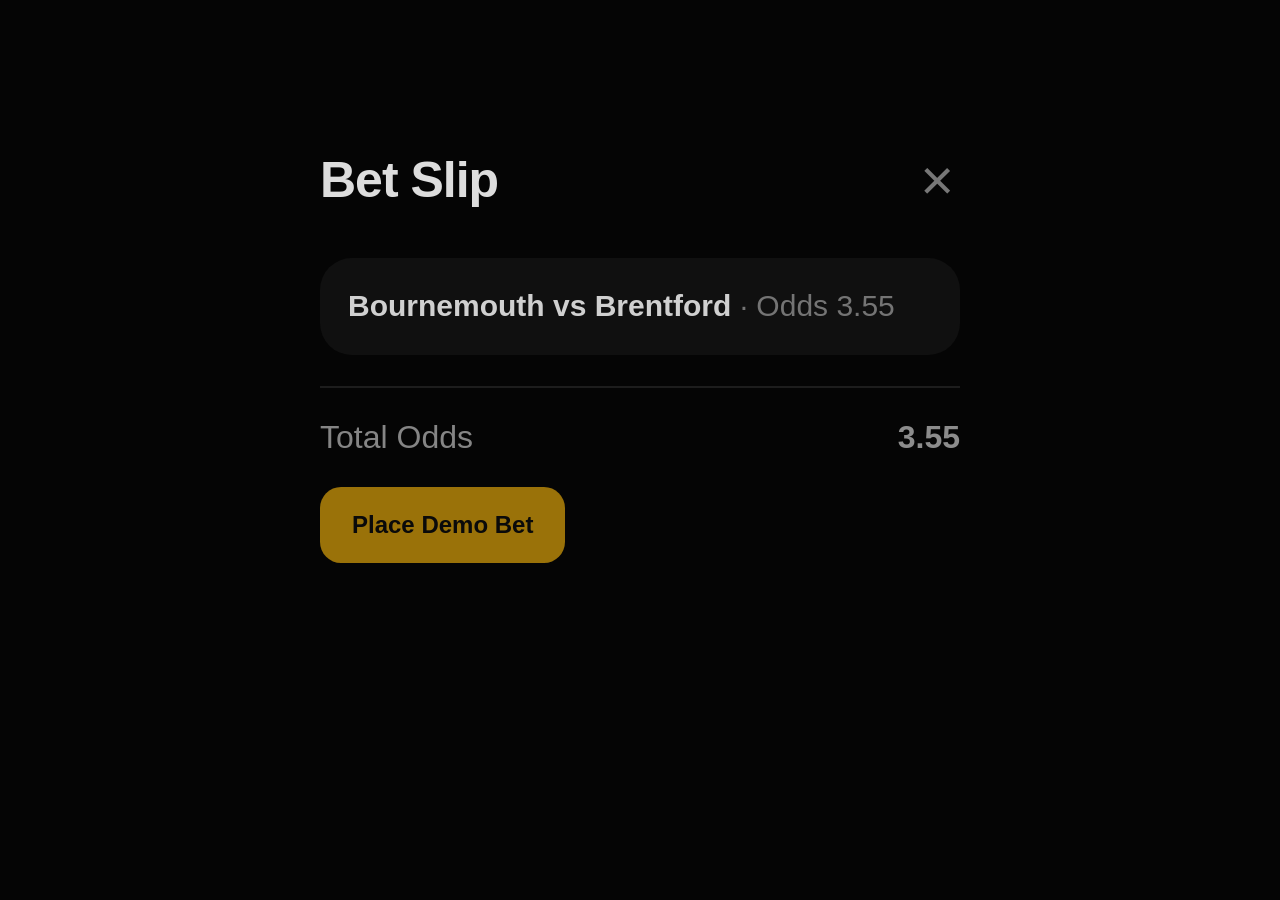
==== commit e2c7f5b6: "Add files via upload" ====
--- a/index.html
+++ b/index.html
@@ -1,106 +1,43 @@
-<!DOCTYPE html>
+<!doctype html>
 <html lang="en">
 <head>
-<meta charset="UTF-8">
-<meta name="viewport" content="width=device-width,initial-scale=1,viewport-fit=cover">
-<title>JE Sports — Football Hub</title>
-<link rel="stylesheet" href="style.css">
+  <meta charset="utf-8">
+  <meta name="viewport" content="width=device-width,initial-scale=1">
+  <title>Bet Slip Feature</title>
+  <link rel="stylesheet" href="style.css">
 </head>
 <body>
-<header class="topbar">
-  <div class="brand"><span class="brand-mark">J</span><b>JE<span>SPORTS</span></b></div>
-  <button class="icon-btn" id="searchBtn">⌕</button>
-  <button class="pill" id="betsBtn">My Bets <em id="betCount">0</em></button>
-  <button class="pill balance">₵0.00</button>
-  <button class="icon-btn">♙</button>
-</header>
+  <main class="page">
+    <section class="bet-slip" id="betSlip">
+      <header>
+        <h1>Bet Slip</h1>
+        <button id="closeBtn" aria-label="Close">&times;</button>
+      </header>
 
-<nav class="tabs">
-  <button class="active" data-page="home">Home</button>
-  <button data-page="live">Live</button>
-  <button data-page="sports">Sports</button>
-  <button data-page="games">Games</button>
-  <button data-page="virtual">Virtual</button>
-  <button data-page="jackpot">Jackpot</button>
-</nav>
+      <div class="selection">
+        <strong>Bournemouth vs Brentford</strong>
+        <span>· Odds 3.55</span>
+      </div>
 
-<main>
-<section id="home" class="page active">
-  <div class="quick-grid">
-    <button data-page="sports">⚽<small>Soccer</small></button>
-    <button data-page="sports">▣<small>Today</small></button>
-    <button id="filterBtn">⌁<small>Odds Filter</small></button>
-    <button data-page="virtual">♜<small>Instant<br>Virtuals</small></button>
-    <button id="codeBtn">▤<small>Booking<br>Codes</small></button>
-    <button data-page="sports">▦<small>ALL</small></button>
+      <div class="divider"></div>
+
+      <div class="total">
+        <span>Total Odds</span>
+        <strong>3.55</strong>
+      </div>
+
+      <button class="place" id="placeBet">Place Demo Bet</button>
+    </section>
+  </main>
+
+  <div class="overlay hidden" id="overlay">
+    <div class="modal" role="dialog" aria-modal="true">
+      <h2>Your Website</h2>
+      <p>Demo bet created. Connect your own payment/betting backend for real transactions.</p>
+      <button id="okBtn">OK</button>
+    </div>
   </div>
 
-  <section class="panel casino">
-    <div class="section-head"><h2>🎮 GAMES</h2><button data-page="games">More ›</button></div>
-    <div class="game-card"><div class="ball">⚽</div><div><strong>SUPER KICK</strong><p>Free random rewards & football fun</p></div><button class="play" data-page="games">PLAY NOW</button></div>
-  </section>
-
-  <section class="panel">
-    <div class="section-head"><h2>⚽ FEATURED MATCHES</h2><button data-page="sports">More ›</button></div>
-    <div class="league-row">
-      <button class="league active">Premier League</button><button class="league">La Liga</button>
-      <button class="league">Bundesliga</button><button class="league">Serie A</button><button class="league">Ligue 1</button>
-    </div>
-    <div class="match-list" id="featured"></div>
-  </section>
-</section>
-
-<section id="live" class="page">
-  <div class="hero"><h1>LIVE MATCHES</h1><p>Follow scores and match events.</p></div>
-  <div class="match-list" id="liveMatches"></div>
-</section>
-
-<section id="sports" class="page">
-  <div class="hero"><h1>SPORTS</h1><p>Football markets, leagues and odds.</p></div>
-  <div class="chips"><button class="selected">Football</button><button>Basketball</button><button>Tennis</button><button>Esports</button></div>
-  <div class="match-list" id="sportsMatches"></div>
-</section>
-
-<section id="games" class="page">
-  <div class="hero"><h1>GAMES</h1><p>Demo game lobby — connect your own game provider/API for real games.</p></div>
-  <div class="game-grid">
-    <article>⚽<b>Super Kick</b><button>Play</button></article>
-    <article>🏆<b>Penalty Star</b><button>Play</button></article>
-    <article>🎯<b>Goal Rush</b><button>Play</button></article>
-    <article>🎰<b>Virtual Football</b><button data-page="virtual">Open</button></article>
-  </div>
-</section>
-
-<section id="virtual" class="page">
-  <div class="hero"><h1>VIRTUAL SPORTS</h1><p>Demo virtual fixtures. Results are simulated locally.</p></div>
-  <div class="virtual-card"><span>VIRTUAL FOOTBALL 90</span><b>City Stars vs United FC</b><div class="odds"><button>1 <strong>1.82</strong></button><button>X <strong>3.60</strong></button><button>2 <strong>4.10</strong></button></div></div>
-  <button class="primary" id="simulate">Generate Next Fixture</button>
-</section>
-
-<section id="jackpot" class="page">
-  <div class="hero"><h1>JACKPOT</h1><p>Pick your favourite fixtures and build a ticket.</p></div>
-  <div class="ticket">🏆 <b>Weekend Football Jackpot</b><p>Choose 5 matches from the Sports page.</p><button class="primary" data-page="sports">Choose Matches</button></div>
-</section>
-</main>
-
-<div id="betslip" class="drawer">
-  <div class="drawer-head"><h2>Bet Slip</h2><button id="closeBet">×</button></div>
-  <div id="slipItems"><p class="muted">Your bet slip is empty.</p></div>
-  <div class="slip-total"><span>Total Odds</span><b id="totalOdds">0.00</b></div>
-  <button class="primary" id="placeDemo">Place Demo Bet</button>
-</div>
-
-<div id="codeModal" class="modal"><div class="modal-box"><button class="close">×</button><h2>Booking Codes</h2><p>Enter a booking code to load a saved demo ticket.</p><input id="bookingInput" placeholder="e.g. JESPORTS123"><button class="primary" id="loadCode">Load Code</button><p id="codeResult"></p></div></div>
-
-<div id="filterModal" class="modal"><div class="modal-box"><button class="close">×</button><h2>Odds Filter</h2><label>Minimum odds <input type="number" id="minOdds" value="1.50" step=".10"></label><label>Maximum odds <input type="number" id="maxOdds" value="5.00" step=".10"></label><button class="primary" id="applyFilter">Apply Filter</button></div></div>
-
-<div class="bottom-nav">
-  <button class="active" data-page="home">⌂<small>Home</small></button>
-  <button data-page="live">◉<small>Live</small></button>
-  <button id="bottomSlip">▤<small>My Bets</small><em id="bottomCount">0</em></button>
-  <button data-page="sports">⚽<small>Sports</small></button>
-  <button>♙<small>Me</small></button>
-</div>
-<script src="app.js"></script>
+  <script src="script.js"></script>
 </body>
-</html>+</html>
--- a/style.css
+++ b/style.css
@@ -1 +1,25 @@
-*{box-sizing:border-box}body{margin:0;background:#08090b;color:#f5f5f5;font-family:Arial,Helvetica,sans-serif;padding-bottom:82px}.topbar{height:76px;background:linear-gradient(100deg,#08090b,#19120c,#130c18);display:flex;align-items:center;gap:10px;padding:12px 16px;position:sticky;top:0;z-index:10}.brand{font-size:23px;color:#f4bd22;display:flex;align-items:center;gap:7px;margin-right:auto}.brand span{color:#fff}.brand-mark{background:#f4bd22;color:#111;border-radius:50%;width:35px;height:35px;display:grid;place-items:center;font-weight:900}.icon-btn,.pill{border:0;background:#29251f;color:#f5bd22;border-radius:25px;padding:11px 13px;font-weight:700}.pill{position:relative}.pill em,.bottom-nav em{position:absolute;background:#f5bd22;color:#111;border-radius:20px;font-size:11px;padding:3px 6px;top:-7px;right:-4px;font-style:normal}.tabs{height:55px;display:flex;gap:30px;overflow:auto;background:#08090b;border-bottom:1px solid #202124;padding:0 18px}.tabs button{border:0;background:none;color:#bbb;font-size:17px;white-space:nowrap}.tabs button.active{color:#f5bd22;font-weight:800;border-bottom:4px solid #f5bd22}.page{display:none;padding:18px 14px}.page.active{display:block}.quick-grid{display:grid;grid-template-columns:repeat(6,1fr);gap:6px;background:#171819;border-radius:18px;padding:14px;margin-bottom:18px}.quick-grid button{background:none;border:0;color:#f5bd22;font-size:25px;min-height:72px}.quick-grid small{display:block;color:#ddd;font-size:12px;margin-top:7px}.panel{background:#151617;border-radius:22px;padding:16px;margin:16px 0;overflow:hidden}.section-head{display:flex;justify-content:space-between;align-items:center}.section-head h2{font-size:18px;margin:4px 0 14px}.section-head button{background:none;border:0;color:#aaa}.game-card{height:145px;border-radius:15px;background:linear-gradient(120deg,#063c38,#0b6b57);display:flex;align-items:center;gap:16px;padding:20px}.ball{font-size:62px}.game-card strong{font-size:26px;font-style:italic}.game-card p{color:#d5fff1}.play,.primary{border:0;background:#f5bd22;color:#111;font-weight:900;border-radius:10px;padding:12px 16px}.league-row{display:flex;gap:8px;overflow:auto;margin-bottom:12px}.league{background:#222;border:0;color:#aaa;border-radius:10px;padding:12px 16px;white-space:nowrap}.league.active{color:#fff}.match-list{display:grid;gap:10px}.match{background:#222;border-radius:14px;padding:14px}.match-top{display:flex;justify-content:space-between;color:#999;font-size:12px}.teams{font-weight:700;font-size:16px;margin:10px 0}.odds{display:grid;grid-template-columns:repeat(3,1fr);gap:8px}.odds button{background:#303030;color:#eee;border:1px solid #444;border-radius:9px;padding:13px}.odds strong{color:#f5bd22;margin-left:5px}.hero{background:linear-gradient(120deg,#29200c,#151617);padding:25px;border-radius:18px;margin-bottom:16px}.hero h1{color:#f5bd22;margin:0 0 8px}.chips{display:flex;gap:8px;overflow:auto;margin-bottom:16px}.chips button{background:#252525;border:0;color:#bbb;border-radius:20px;padding:10px 16px}.chips .selected{background:#f5bd22;color:#111}.game-grid{display:grid;grid-template-columns:1fr 1fr;gap:12px}.game-grid article,.ticket,.virtual-card{background:#18191a;border-radius:18px;padding:22px;display:grid;gap:12px;font-size:32px}.game-grid b{font-size:17px}.game-grid button{background:#292929;color:#f5bd22;border:0;padding:10px;border-radius:9px}.virtual-card span{color:#aaa;font-size:12px}.virtual-card b{font-size:18px}.ticket{font-size:18px}.drawer{position:fixed;right:-420px;top:0;width:min(420px,100%);height:100%;background:#111214;z-index:30;padding:20px;transition:.25s;box-shadow:-5px 0 30px #000}.drawer.open{right:0}.drawer-head{display:flex;justify-content:space-between}.drawer-head button,.close{background:none;border:0;color:#fff;font-size:30px}.slip-total{display:flex;justify-content:space-between;border-top:1px solid #333;padding:15px 0;margin-top:15px}.muted{color:#888}.modal{position:fixed;inset:0;background:#000b;display:none;place-items:center;z-index:40;padding:20px}.modal.show{display:grid}.modal-box{width:min(430px,100%);background:#1a1b1d;border-radius:18px;padding:22px;position:relative}.modal-box input{display:block;width:100%;padding:13px;margin:12px 0;background:#292a2c;border:1px solid #444;color:#fff;border-radius:9px}.modal-box label{display:block;color:#ccc;margin:12px 0}.bottom-nav{position:fixed;bottom:0;left:0;right:0;height:72px;background:#191a1c;display:flex;justify-content:space-around;z-index:20;border-top:1px solid #333}.bottom-nav button{position:relative;background:none;border:0;color:#888;font-size:21px}.bottom-nav button.active{color:#f5bd22}.bottom-nav small{display:block;font-size:11px;margin-top:4px}@media(max-width:650px){.quick-grid{grid-template-columns:repeat(3,1fr)}.game-card{height:auto;min-height:150px;flex-wrap:wrap}.game-card .play{margin-left:auto}.tabs{gap:25px}.brand{font-size:19px}.balance{display:none}}+*{box-sizing:border-box}
+:root{--bg:#050505;--panel:#101010;--line:#1d1d1d;--muted:#858585;--accent:#9a7209;--modal:#3b312e;--modalText:#ead9d5;--ok:#ffb7ae}
+html,body{margin:0;min-height:100%;background:var(--bg);color:#eee;font-family:Arial,Helvetica,sans-serif}
+body{min-height:100vh}
+button{font:inherit}
+.page{min-height:100vh;padding:150px 40px 40px;display:flex;justify-content:center}
+.bet-slip{width:min(640px,100%)}
+header{display:flex;align-items:center;justify-content:space-between;margin-bottom:48px}
+h1{font-size:50px;margin:0;color:#ddd;letter-spacing:-1px}
+header button{border:0;background:transparent;color:#777;font-size:58px;line-height:1;cursor:pointer}
+.selection{background:var(--panel);border-radius:32px;padding:31px 28px;font-size:30px;line-height:1.15}
+.selection strong{color:#d0d0d0}.selection span{color:#747474}
+.divider{height:2px;background:var(--line);margin:31px 0}
+.total{display:flex;justify-content:space-between;color:var(--muted);font-size:32px}
+.total strong{color:#8c8c8c}
+.place{margin-top:31px;border:0;border-radius:21px;padding:24px 32px;background:var(--accent);color:#0a0a0a;font-size:24px;font-weight:800;cursor:pointer}
+.place:hover{filter:brightness(1.15)}
+.overlay{position:fixed;inset:0;display:flex;align-items:flex-end;justify-content:center;padding:18px;background:rgba(0,0,0,.18)}
+.hidden{display:none}
+.modal{width:min(680px,100%);min-height:535px;border-radius:50px;background:var(--modal);padding:52px 62px 40px;display:flex;flex-direction:column}
+.modal h2{margin:0;color:var(--modalText);font-size:38px;font-weight:500;word-break:break-word}
+.modal p{margin:60px 0 0;color:#d7c5c0;font-size:29px;line-height:1.45}
+.modal button{margin-top:auto;align-self:flex-end;border:0;background:transparent;color:var(--ok);font-size:25px;padding:10px;cursor:pointer}
+@media(max-width:600px){.page{padding:120px 40px 30px}.modal{padding:52px 60px 40px}.modal h2{font-size:36px}.modal p{font-size:28px}.selection{font-size:28px}}
+@media(max-width:420px){.page{padding:120px 18px 30px}.modal{padding:45px 40px 35px;border-radius:40px;min-height:480px}.modal p{font-size:24px}.selection{font-size:23px}.total{font-size:28px}h1{font-size:46px}}
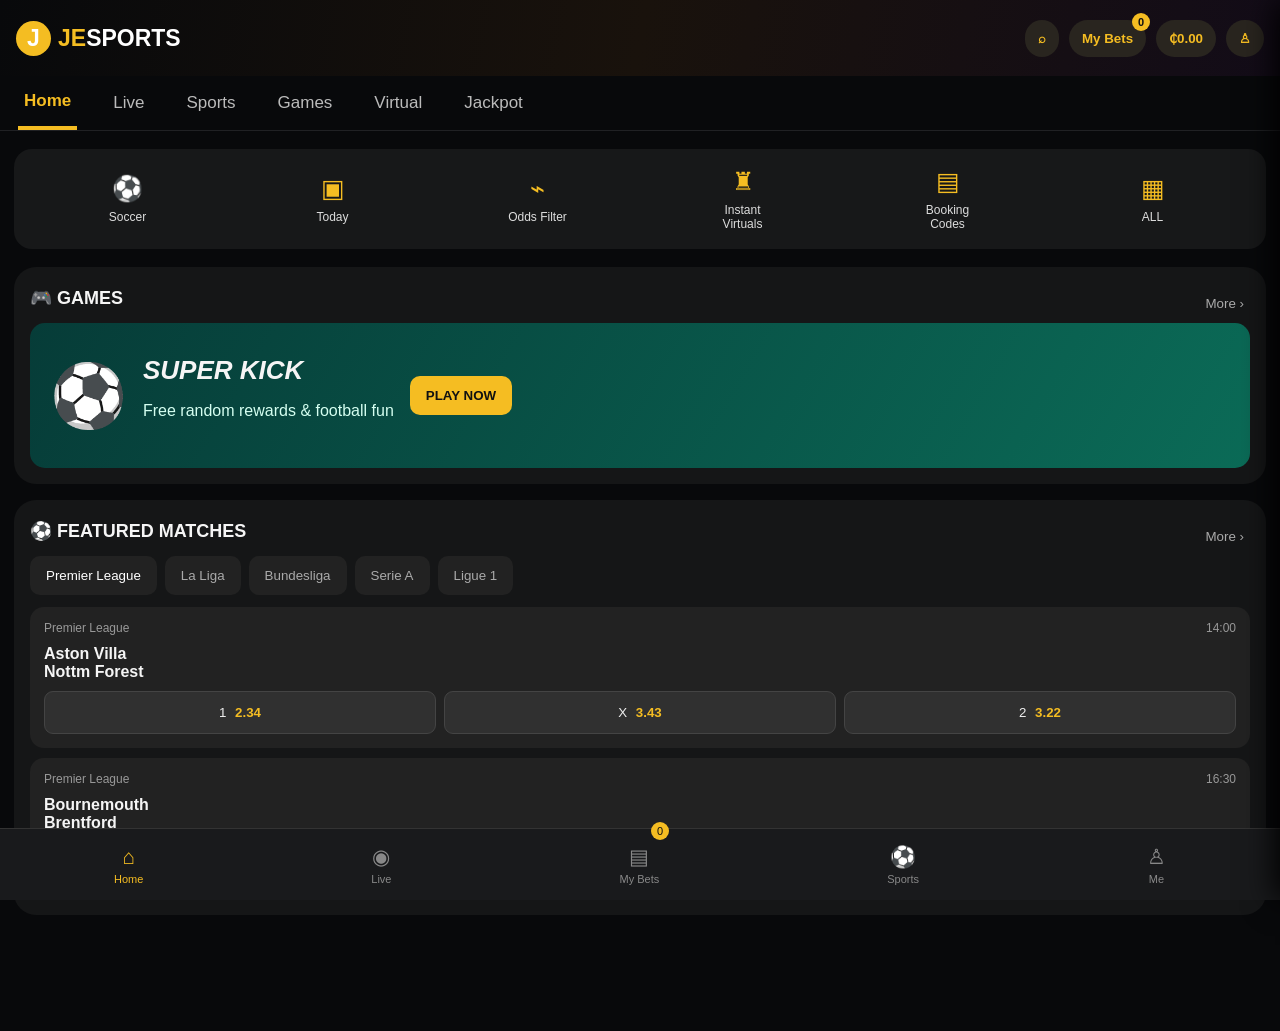
==== commit 89563aad: "Add files via upload" ====
--- a/index.html
+++ b/index.html
@@ -1,43 +1,106 @@
-<!doctype html>
+<!DOCTYPE html>
 <html lang="en">
 <head>
-  <meta charset="utf-8">
-  <meta name="viewport" content="width=device-width,initial-scale=1">
-  <title>Bet Slip Feature</title>
-  <link rel="stylesheet" href="style.css">
+<meta charset="UTF-8">
+<meta name="viewport" content="width=device-width,initial-scale=1,viewport-fit=cover">
+<title>JE Sports — Football Hub</title>
+<link rel="stylesheet" href="style.css">
 </head>
 <body>
-  <main class="page">
-    <section class="bet-slip" id="betSlip">
-      <header>
-        <h1>Bet Slip</h1>
-        <button id="closeBtn" aria-label="Close">&times;</button>
-      </header>
+<header class="topbar">
+  <div class="brand"><span class="brand-mark">J</span><b>JE<span>SPORTS</span></b></div>
+  <button class="icon-btn" id="searchBtn">⌕</button>
+  <button class="pill" id="betsBtn">My Bets <em id="betCount">0</em></button>
+  <button class="pill balance">₵0.00</button>
+  <button class="icon-btn">♙</button>
+</header>
 
-      <div class="selection">
-        <strong>Bournemouth vs Brentford</strong>
-        <span>· Odds 3.55</span>
-      </div>
+<nav class="tabs">
+  <button class="active" data-page="home">Home</button>
+  <button data-page="live">Live</button>
+  <button data-page="sports">Sports</button>
+  <button data-page="games">Games</button>
+  <button data-page="virtual">Virtual</button>
+  <button data-page="jackpot">Jackpot</button>
+</nav>
 
-      <div class="divider"></div>
-
-      <div class="total">
-        <span>Total Odds</span>
-        <strong>3.55</strong>
-      </div>
-
-      <button class="place" id="placeBet">Place Demo Bet</button>
-    </section>
-  </main>
-
-  <div class="overlay hidden" id="overlay">
-    <div class="modal" role="dialog" aria-modal="true">
-      <h2>Your Website</h2>
-      <p>Demo bet created. Connect your own payment/betting backend for real transactions.</p>
-      <button id="okBtn">OK</button>
-    </div>
+<main>
+<section id="home" class="page active">
+  <div class="quick-grid">
+    <button data-page="sports">⚽<small>Soccer</small></button>
+    <button data-page="sports">▣<small>Today</small></button>
+    <button id="filterBtn">⌁<small>Odds Filter</small></button>
+    <button data-page="virtual">♜<small>Instant<br>Virtuals</small></button>
+    <button id="codeBtn">▤<small>Booking<br>Codes</small></button>
+    <button data-page="sports">▦<small>ALL</small></button>
   </div>
 
-  <script src="script.js"></script>
+  <section class="panel casino">
+    <div class="section-head"><h2>🎮 GAMES</h2><button data-page="games">More ›</button></div>
+    <div class="game-card"><div class="ball">⚽</div><div><strong>SUPER KICK</strong><p>Free random rewards & football fun</p></div><button class="play" data-page="games">PLAY NOW</button></div>
+  </section>
+
+  <section class="panel">
+    <div class="section-head"><h2>⚽ FEATURED MATCHES</h2><button data-page="sports">More ›</button></div>
+    <div class="league-row">
+      <button class="league active">Premier League</button><button class="league">La Liga</button>
+      <button class="league">Bundesliga</button><button class="league">Serie A</button><button class="league">Ligue 1</button>
+    </div>
+    <div class="match-list" id="featured"></div>
+  </section>
+</section>
+
+<section id="live" class="page">
+  <div class="hero"><h1>LIVE MATCHES</h1><p>Follow scores and match events.</p></div>
+  <div class="match-list" id="liveMatches"></div>
+</section>
+
+<section id="sports" class="page">
+  <div class="hero"><h1>SPORTS</h1><p>Football markets, leagues and odds.</p></div>
+  <div class="chips"><button class="selected">Football</button><button>Basketball</button><button>Tennis</button><button>Esports</button></div>
+  <div class="match-list" id="sportsMatches"></div>
+</section>
+
+<section id="games" class="page">
+  <div class="hero"><h1>GAMES</h1><p>Demo game lobby — connect your own game provider/API for real games.</p></div>
+  <div class="game-grid">
+    <article>⚽<b>Super Kick</b><button>Play</button></article>
+    <article>🏆<b>Penalty Star</b><button>Play</button></article>
+    <article>🎯<b>Goal Rush</b><button>Play</button></article>
+    <article>🎰<b>Virtual Football</b><button data-page="virtual">Open</button></article>
+  </div>
+</section>
+
+<section id="virtual" class="page">
+  <div class="hero"><h1>VIRTUAL SPORTS</h1><p>Demo virtual fixtures. Results are simulated locally.</p></div>
+  <div class="virtual-card"><span>VIRTUAL FOOTBALL 90</span><b>City Stars vs United FC</b><div class="odds"><button>1 <strong>1.82</strong></button><button>X <strong>3.60</strong></button><button>2 <strong>4.10</strong></button></div></div>
+  <button class="primary" id="simulate">Generate Next Fixture</button>
+</section>
+
+<section id="jackpot" class="page">
+  <div class="hero"><h1>JACKPOT</h1><p>Pick your favourite fixtures and build a ticket.</p></div>
+  <div class="ticket">🏆 <b>Weekend Football Jackpot</b><p>Choose 5 matches from the Sports page.</p><button class="primary" data-page="sports">Choose Matches</button></div>
+</section>
+</main>
+
+<div id="betslip" class="drawer">
+  <div class="drawer-head"><h2>Bet Slip</h2><button id="closeBet">×</button></div>
+  <div id="slipItems"><p class="muted">Your bet slip is empty.</p></div>
+  <div class="slip-total"><span>Total Odds</span><b id="totalOdds">0.00</b></div>
+  <button class="primary" id="placeDemo">Place Demo Bet</button>
+</div>
+
+<div id="codeModal" class="modal"><div class="modal-box"><button class="close">×</button><h2>Booking Codes</h2><p>Enter a booking code to load a saved demo ticket.</p><input id="bookingInput" placeholder="e.g. JESPORTS123"><button class="primary" id="loadCode">Load Code</button><p id="codeResult"></p></div></div>
+
+<div id="filterModal" class="modal"><div class="modal-box"><button class="close">×</button><h2>Odds Filter</h2><label>Minimum odds <input type="number" id="minOdds" value="1.50" step=".10"></label><label>Maximum odds <input type="number" id="maxOdds" value="5.00" step=".10"></label><button class="primary" id="applyFilter">Apply Filter</button></div></div>
+
+<div class="bottom-nav">
+  <button class="active" data-page="home">⌂<small>Home</small></button>
+  <button data-page="live">◉<small>Live</small></button>
+  <button id="bottomSlip">▤<small>My Bets</small><em id="bottomCount">0</em></button>
+  <button data-page="sports">⚽<small>Sports</small></button>
+  <button>♙<small>Me</small></button>
+</div>
+<script src="app.js"></script>
 </body>
-</html>
+</html>
--- a/style.css
+++ b/style.css
@@ -1,25 +1 @@
-*{box-sizing:border-box}
-:root{--bg:#050505;--panel:#101010;--line:#1d1d1d;--muted:#858585;--accent:#9a7209;--modal:#3b312e;--modalText:#ead9d5;--ok:#ffb7ae}
-html,body{margin:0;min-height:100%;background:var(--bg);color:#eee;font-family:Arial,Helvetica,sans-serif}
-body{min-height:100vh}
-button{font:inherit}
-.page{min-height:100vh;padding:150px 40px 40px;display:flex;justify-content:center}
-.bet-slip{width:min(640px,100%)}
-header{display:flex;align-items:center;justify-content:space-between;margin-bottom:48px}
-h1{font-size:50px;margin:0;color:#ddd;letter-spacing:-1px}
-header button{border:0;background:transparent;color:#777;font-size:58px;line-height:1;cursor:pointer}
-.selection{background:var(--panel);border-radius:32px;padding:31px 28px;font-size:30px;line-height:1.15}
-.selection strong{color:#d0d0d0}.selection span{color:#747474}
-.divider{height:2px;background:var(--line);margin:31px 0}
-.total{display:flex;justify-content:space-between;color:var(--muted);font-size:32px}
-.total strong{color:#8c8c8c}
-.place{margin-top:31px;border:0;border-radius:21px;padding:24px 32px;background:var(--accent);color:#0a0a0a;font-size:24px;font-weight:800;cursor:pointer}
-.place:hover{filter:brightness(1.15)}
-.overlay{position:fixed;inset:0;display:flex;align-items:flex-end;justify-content:center;padding:18px;background:rgba(0,0,0,.18)}
-.hidden{display:none}
-.modal{width:min(680px,100%);min-height:535px;border-radius:50px;background:var(--modal);padding:52px 62px 40px;display:flex;flex-direction:column}
-.modal h2{margin:0;color:var(--modalText);font-size:38px;font-weight:500;word-break:break-word}
-.modal p{margin:60px 0 0;color:#d7c5c0;font-size:29px;line-height:1.45}
-.modal button{margin-top:auto;align-self:flex-end;border:0;background:transparent;color:var(--ok);font-size:25px;padding:10px;cursor:pointer}
-@media(max-width:600px){.page{padding:120px 40px 30px}.modal{padding:52px 60px 40px}.modal h2{font-size:36px}.modal p{font-size:28px}.selection{font-size:28px}}
-@media(max-width:420px){.page{padding:120px 18px 30px}.modal{padding:45px 40px 35px;border-radius:40px;min-height:480px}.modal p{font-size:24px}.selection{font-size:23px}.total{font-size:28px}h1{font-size:46px}}
+*{box-sizing:border-box}body{margin:0;background:#08090b;color:#f5f5f5;font-family:Arial,Helvetica,sans-serif;padding-bottom:82px}.topbar{height:76px;background:linear-gradient(100deg,#08090b,#19120c,#130c18);display:flex;align-items:center;gap:10px;padding:12px 16px;position:sticky;top:0;z-index:10}.brand{font-size:23px;color:#f4bd22;display:flex;align-items:center;gap:7px;margin-right:auto}.brand span{color:#fff}.brand-mark{background:#f4bd22;color:#111;border-radius:50%;width:35px;height:35px;display:grid;place-items:center;font-weight:900}.icon-btn,.pill{border:0;background:#29251f;color:#f5bd22;border-radius:25px;padding:11px 13px;font-weight:700}.pill{position:relative}.pill em,.bottom-nav em{position:absolute;background:#f5bd22;color:#111;border-radius:20px;font-size:11px;padding:3px 6px;top:-7px;right:-4px;font-style:normal}.tabs{height:55px;display:flex;gap:30px;overflow:auto;background:#08090b;border-bottom:1px solid #202124;padding:0 18px}.tabs button{border:0;background:none;color:#bbb;font-size:17px;white-space:nowrap}.tabs button.active{color:#f5bd22;font-weight:800;border-bottom:4px solid #f5bd22}.page{display:none;padding:18px 14px}.page.active{display:block}.quick-grid{display:grid;grid-template-columns:repeat(6,1fr);gap:6px;background:#171819;border-radius:18px;padding:14px;margin-bottom:18px}.quick-grid button{background:none;border:0;color:#f5bd22;font-size:25px;min-height:72px}.quick-grid small{display:block;color:#ddd;font-size:12px;margin-top:7px}.panel{background:#151617;border-radius:22px;padding:16px;margin:16px 0;overflow:hidden}.section-head{display:flex;justify-content:space-between;align-items:center}.section-head h2{font-size:18px;margin:4px 0 14px}.section-head button{background:none;border:0;color:#aaa}.game-card{height:145px;border-radius:15px;background:linear-gradient(120deg,#063c38,#0b6b57);display:flex;align-items:center;gap:16px;padding:20px}.ball{font-size:62px}.game-card strong{font-size:26px;font-style:italic}.game-card p{color:#d5fff1}.play,.primary{border:0;background:#f5bd22;color:#111;font-weight:900;border-radius:10px;padding:12px 16px}.league-row{display:flex;gap:8px;overflow:auto;margin-bottom:12px}.league{background:#222;border:0;color:#aaa;border-radius:10px;padding:12px 16px;white-space:nowrap}.league.active{color:#fff}.match-list{display:grid;gap:10px}.match{background:#222;border-radius:14px;padding:14px}.match-top{display:flex;justify-content:space-between;color:#999;font-size:12px}.teams{font-weight:700;font-size:16px;margin:10px 0}.odds{display:grid;grid-template-columns:repeat(3,1fr);gap:8px}.odds button{background:#303030;color:#eee;border:1px solid #444;border-radius:9px;padding:13px}.odds strong{color:#f5bd22;margin-left:5px}.hero{background:linear-gradient(120deg,#29200c,#151617);padding:25px;border-radius:18px;margin-bottom:16px}.hero h1{color:#f5bd22;margin:0 0 8px}.chips{display:flex;gap:8px;overflow:auto;margin-bottom:16px}.chips button{background:#252525;border:0;color:#bbb;border-radius:20px;padding:10px 16px}.chips .selected{background:#f5bd22;color:#111}.game-grid{display:grid;grid-template-columns:1fr 1fr;gap:12px}.game-grid article,.ticket,.virtual-card{background:#18191a;border-radius:18px;padding:22px;display:grid;gap:12px;font-size:32px}.game-grid b{font-size:17px}.game-grid button{background:#292929;color:#f5bd22;border:0;padding:10px;border-radius:9px}.virtual-card span{color:#aaa;font-size:12px}.virtual-card b{font-size:18px}.ticket{font-size:18px}.drawer{position:fixed;right:-420px;top:0;width:min(420px,100%);height:100%;background:#111214;z-index:30;padding:20px;transition:.25s;box-shadow:-5px 0 30px #000}.drawer.open{right:0}.drawer-head{display:flex;justify-content:space-between}.drawer-head button,.close{background:none;border:0;color:#fff;font-size:30px}.slip-total{display:flex;justify-content:space-between;border-top:1px solid #333;padding:15px 0;margin-top:15px}.muted{color:#888}.modal{position:fixed;inset:0;background:#000b;display:none;place-items:center;z-index:40;padding:20px}.modal.show{display:grid}.modal-box{width:min(430px,100%);background:#1a1b1d;border-radius:18px;padding:22px;position:relative}.modal-box input{display:block;width:100%;padding:13px;margin:12px 0;background:#292a2c;border:1px solid #444;color:#fff;border-radius:9px}.modal-box label{display:block;color:#ccc;margin:12px 0}.bottom-nav{position:fixed;bottom:0;left:0;right:0;height:72px;background:#191a1c;display:flex;justify-content:space-around;z-index:20;border-top:1px solid #333}.bottom-nav button{position:relative;background:none;border:0;color:#888;font-size:21px}.bottom-nav button.active{color:#f5bd22}.bottom-nav small{display:block;font-size:11px;margin-top:4px}@media(max-width:650px){.quick-grid{grid-template-columns:repeat(3,1fr)}.game-card{height:auto;min-height:150px;flex-wrap:wrap}.game-card .play{margin-left:auto}.tabs{gap:25px}.brand{font-size:19px}.balance{display:none}}
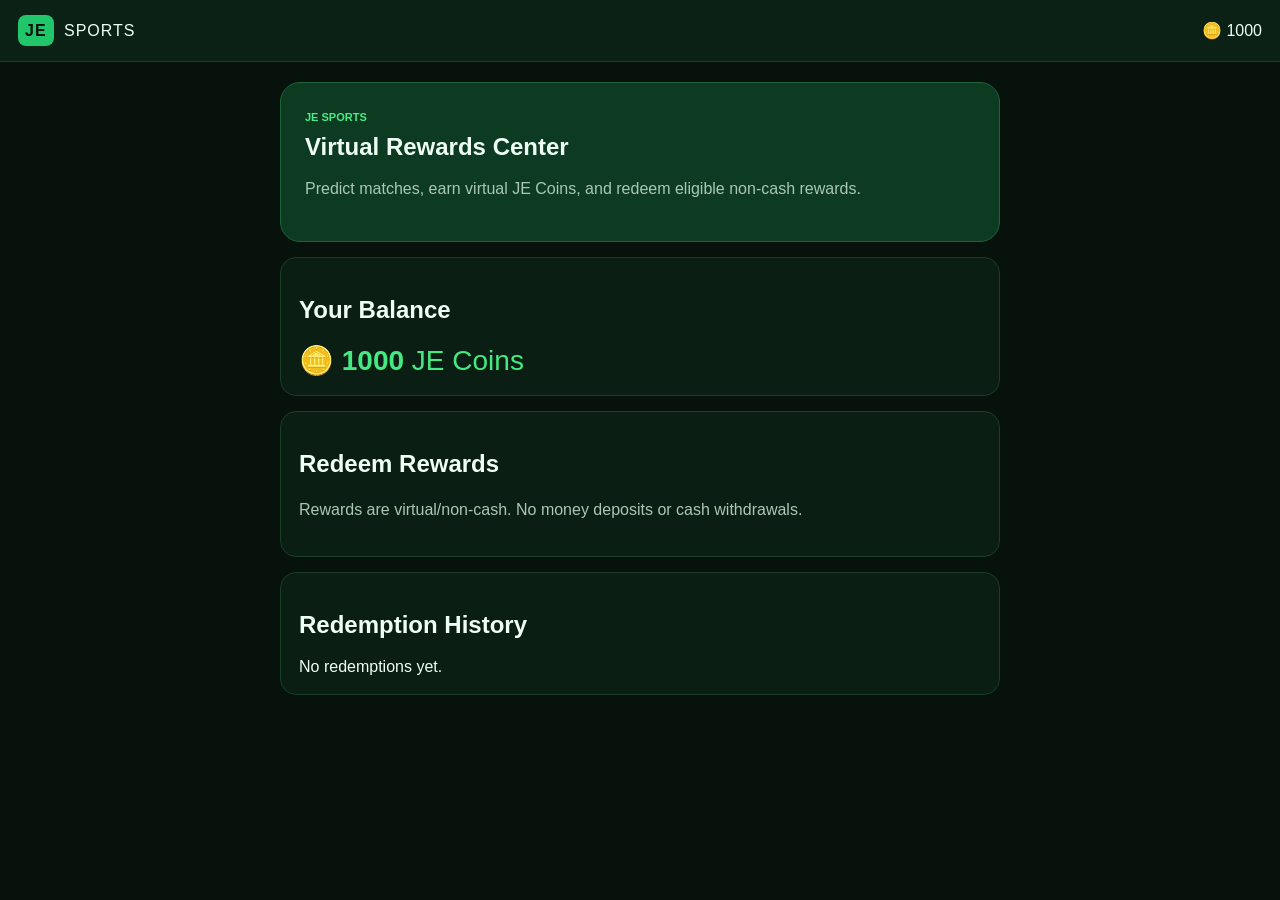
==== commit c3e03570: "Add files via upload" ====
--- a/index.html
+++ b/index.html
@@ -1,106 +1,12 @@
-<!DOCTYPE html>
-<html lang="en">
-<head>
-<meta charset="UTF-8">
-<meta name="viewport" content="width=device-width,initial-scale=1,viewport-fit=cover">
-<title>JE Sports — Football Hub</title>
-<link rel="stylesheet" href="style.css">
-</head>
+<!doctype html>
+<html lang="en"><head><meta charset="utf-8"><meta name="viewport" content="width=device-width,initial-scale=1">
+<title>JE Sports — Rewards</title><link rel="stylesheet" href="style.css"></head>
 <body>
-<header class="topbar">
-  <div class="brand"><span class="brand-mark">J</span><b>JE<span>SPORTS</span></b></div>
-  <button class="icon-btn" id="searchBtn">⌕</button>
-  <button class="pill" id="betsBtn">My Bets <em id="betCount">0</em></button>
-  <button class="pill balance">₵0.00</button>
-  <button class="icon-btn">♙</button>
-</header>
-
-<nav class="tabs">
-  <button class="active" data-page="home">Home</button>
-  <button data-page="live">Live</button>
-  <button data-page="sports">Sports</button>
-  <button data-page="games">Games</button>
-  <button data-page="virtual">Virtual</button>
-  <button data-page="jackpot">Jackpot</button>
-</nav>
-
+<header><div class="brand"><b>JE</b> SPORTS</div><div>🪙 <span id="coins">1000</span></div></header>
 <main>
-<section id="home" class="page active">
-  <div class="quick-grid">
-    <button data-page="sports">⚽<small>Soccer</small></button>
-    <button data-page="sports">▣<small>Today</small></button>
-    <button id="filterBtn">⌁<small>Odds Filter</small></button>
-    <button data-page="virtual">♜<small>Instant<br>Virtuals</small></button>
-    <button id="codeBtn">▤<small>Booking<br>Codes</small></button>
-    <button data-page="sports">▦<small>ALL</small></button>
-  </div>
-
-  <section class="panel casino">
-    <div class="section-head"><h2>🎮 GAMES</h2><button data-page="games">More ›</button></div>
-    <div class="game-card"><div class="ball">⚽</div><div><strong>SUPER KICK</strong><p>Free random rewards & football fun</p></div><button class="play" data-page="games">PLAY NOW</button></div>
-  </section>
-
-  <section class="panel">
-    <div class="section-head"><h2>⚽ FEATURED MATCHES</h2><button data-page="sports">More ›</button></div>
-    <div class="league-row">
-      <button class="league active">Premier League</button><button class="league">La Liga</button>
-      <button class="league">Bundesliga</button><button class="league">Serie A</button><button class="league">Ligue 1</button>
-    </div>
-    <div class="match-list" id="featured"></div>
-  </section>
-</section>
-
-<section id="live" class="page">
-  <div class="hero"><h1>LIVE MATCHES</h1><p>Follow scores and match events.</p></div>
-  <div class="match-list" id="liveMatches"></div>
-</section>
-
-<section id="sports" class="page">
-  <div class="hero"><h1>SPORTS</h1><p>Football markets, leagues and odds.</p></div>
-  <div class="chips"><button class="selected">Football</button><button>Basketball</button><button>Tennis</button><button>Esports</button></div>
-  <div class="match-list" id="sportsMatches"></div>
-</section>
-
-<section id="games" class="page">
-  <div class="hero"><h1>GAMES</h1><p>Demo game lobby — connect your own game provider/API for real games.</p></div>
-  <div class="game-grid">
-    <article>⚽<b>Super Kick</b><button>Play</button></article>
-    <article>🏆<b>Penalty Star</b><button>Play</button></article>
-    <article>🎯<b>Goal Rush</b><button>Play</button></article>
-    <article>🎰<b>Virtual Football</b><button data-page="virtual">Open</button></article>
-  </div>
-</section>
-
-<section id="virtual" class="page">
-  <div class="hero"><h1>VIRTUAL SPORTS</h1><p>Demo virtual fixtures. Results are simulated locally.</p></div>
-  <div class="virtual-card"><span>VIRTUAL FOOTBALL 90</span><b>City Stars vs United FC</b><div class="odds"><button>1 <strong>1.82</strong></button><button>X <strong>3.60</strong></button><button>2 <strong>4.10</strong></button></div></div>
-  <button class="primary" id="simulate">Generate Next Fixture</button>
-</section>
-
-<section id="jackpot" class="page">
-  <div class="hero"><h1>JACKPOT</h1><p>Pick your favourite fixtures and build a ticket.</p></div>
-  <div class="ticket">🏆 <b>Weekend Football Jackpot</b><p>Choose 5 matches from the Sports page.</p><button class="primary" data-page="sports">Choose Matches</button></div>
-</section>
-</main>
-
-<div id="betslip" class="drawer">
-  <div class="drawer-head"><h2>Bet Slip</h2><button id="closeBet">×</button></div>
-  <div id="slipItems"><p class="muted">Your bet slip is empty.</p></div>
-  <div class="slip-total"><span>Total Odds</span><b id="totalOdds">0.00</b></div>
-  <button class="primary" id="placeDemo">Place Demo Bet</button>
-</div>
-
-<div id="codeModal" class="modal"><div class="modal-box"><button class="close">×</button><h2>Booking Codes</h2><p>Enter a booking code to load a saved demo ticket.</p><input id="bookingInput" placeholder="e.g. JESPORTS123"><button class="primary" id="loadCode">Load Code</button><p id="codeResult"></p></div></div>
-
-<div id="filterModal" class="modal"><div class="modal-box"><button class="close">×</button><h2>Odds Filter</h2><label>Minimum odds <input type="number" id="minOdds" value="1.50" step=".10"></label><label>Maximum odds <input type="number" id="maxOdds" value="5.00" step=".10"></label><button class="primary" id="applyFilter">Apply Filter</button></div></div>
-
-<div class="bottom-nav">
-  <button class="active" data-page="home">⌂<small>Home</small></button>
-  <button data-page="live">◉<small>Live</small></button>
-  <button id="bottomSlip">▤<small>My Bets</small><em id="bottomCount">0</em></button>
-  <button data-page="sports">⚽<small>Sports</small></button>
-  <button>♙<small>Me</small></button>
-</div>
-<script src="app.js"></script>
-</body>
-</html>+<section class="hero"><span>JE SPORTS</span><h1>Virtual Rewards Center</h1><p>Predict matches, earn virtual JE Coins, and redeem eligible non-cash rewards.</p></section>
+<section class="card"><h2>Your Balance</h2><div class="balance">🪙 <strong id="balance">1000</strong> JE Coins</div></section>
+<section class="card"><h2>Redeem Rewards</h2><p class="muted">Rewards are virtual/non-cash. No money deposits or cash withdrawals.</p>
+<div id="rewards"></div></section>
+<section class="card"><h2>Redemption History</h2><div id="history">No redemptions yet.</div></section>
+</main><div id="toast"></div><script src="app.js"></script></body></html>
--- a/style.css
+++ b/style.css
@@ -1 +1 @@
-*{box-sizing:border-box}body{margin:0;background:#08090b;color:#f5f5f5;font-family:Arial,Helvetica,sans-serif;padding-bottom:82px}.topbar{height:76px;background:linear-gradient(100deg,#08090b,#19120c,#130c18);display:flex;align-items:center;gap:10px;padding:12px 16px;position:sticky;top:0;z-index:10}.brand{font-size:23px;color:#f4bd22;display:flex;align-items:center;gap:7px;margin-right:auto}.brand span{color:#fff}.brand-mark{background:#f4bd22;color:#111;border-radius:50%;width:35px;height:35px;display:grid;place-items:center;font-weight:900}.icon-btn,.pill{border:0;background:#29251f;color:#f5bd22;border-radius:25px;padding:11px 13px;font-weight:700}.pill{position:relative}.pill em,.bottom-nav em{position:absolute;background:#f5bd22;color:#111;border-radius:20px;font-size:11px;padding:3px 6px;top:-7px;right:-4px;font-style:normal}.tabs{height:55px;display:flex;gap:30px;overflow:auto;background:#08090b;border-bottom:1px solid #202124;padding:0 18px}.tabs button{border:0;background:none;color:#bbb;font-size:17px;white-space:nowrap}.tabs button.active{color:#f5bd22;font-weight:800;border-bottom:4px solid #f5bd22}.page{display:none;padding:18px 14px}.page.active{display:block}.quick-grid{display:grid;grid-template-columns:repeat(6,1fr);gap:6px;background:#171819;border-radius:18px;padding:14px;margin-bottom:18px}.quick-grid button{background:none;border:0;color:#f5bd22;font-size:25px;min-height:72px}.quick-grid small{display:block;color:#ddd;font-size:12px;margin-top:7px}.panel{background:#151617;border-radius:22px;padding:16px;margin:16px 0;overflow:hidden}.section-head{display:flex;justify-content:space-between;align-items:center}.section-head h2{font-size:18px;margin:4px 0 14px}.section-head button{background:none;border:0;color:#aaa}.game-card{height:145px;border-radius:15px;background:linear-gradient(120deg,#063c38,#0b6b57);display:flex;align-items:center;gap:16px;padding:20px}.ball{font-size:62px}.game-card strong{font-size:26px;font-style:italic}.game-card p{color:#d5fff1}.play,.primary{border:0;background:#f5bd22;color:#111;font-weight:900;border-radius:10px;padding:12px 16px}.league-row{display:flex;gap:8px;overflow:auto;margin-bottom:12px}.league{background:#222;border:0;color:#aaa;border-radius:10px;padding:12px 16px;white-space:nowrap}.league.active{color:#fff}.match-list{display:grid;gap:10px}.match{background:#222;border-radius:14px;padding:14px}.match-top{display:flex;justify-content:space-between;color:#999;font-size:12px}.teams{font-weight:700;font-size:16px;margin:10px 0}.odds{display:grid;grid-template-columns:repeat(3,1fr);gap:8px}.odds button{background:#303030;color:#eee;border:1px solid #444;border-radius:9px;padding:13px}.odds strong{color:#f5bd22;margin-left:5px}.hero{background:linear-gradient(120deg,#29200c,#151617);padding:25px;border-radius:18px;margin-bottom:16px}.hero h1{color:#f5bd22;margin:0 0 8px}.chips{display:flex;gap:8px;overflow:auto;margin-bottom:16px}.chips button{background:#252525;border:0;color:#bbb;border-radius:20px;padding:10px 16px}.chips .selected{background:#f5bd22;color:#111}.game-grid{display:grid;grid-template-columns:1fr 1fr;gap:12px}.game-grid article,.ticket,.virtual-card{background:#18191a;border-radius:18px;padding:22px;display:grid;gap:12px;font-size:32px}.game-grid b{font-size:17px}.game-grid button{background:#292929;color:#f5bd22;border:0;padding:10px;border-radius:9px}.virtual-card span{color:#aaa;font-size:12px}.virtual-card b{font-size:18px}.ticket{font-size:18px}.drawer{position:fixed;right:-420px;top:0;width:min(420px,100%);height:100%;background:#111214;z-index:30;padding:20px;transition:.25s;box-shadow:-5px 0 30px #000}.drawer.open{right:0}.drawer-head{display:flex;justify-content:space-between}.drawer-head button,.close{background:none;border:0;color:#fff;font-size:30px}.slip-total{display:flex;justify-content:space-between;border-top:1px solid #333;padding:15px 0;margin-top:15px}.muted{color:#888}.modal{position:fixed;inset:0;background:#000b;display:none;place-items:center;z-index:40;padding:20px}.modal.show{display:grid}.modal-box{width:min(430px,100%);background:#1a1b1d;border-radius:18px;padding:22px;position:relative}.modal-box input{display:block;width:100%;padding:13px;margin:12px 0;background:#292a2c;border:1px solid #444;color:#fff;border-radius:9px}.modal-box label{display:block;color:#ccc;margin:12px 0}.bottom-nav{position:fixed;bottom:0;left:0;right:0;height:72px;background:#191a1c;display:flex;justify-content:space-around;z-index:20;border-top:1px solid #333}.bottom-nav button{position:relative;background:none;border:0;color:#888;font-size:21px}.bottom-nav button.active{color:#f5bd22}.bottom-nav small{display:block;font-size:11px;margin-top:4px}@media(max-width:650px){.quick-grid{grid-template-columns:repeat(3,1fr)}.game-card{height:auto;min-height:150px;flex-wrap:wrap}.game-card .play{margin-left:auto}.tabs{gap:25px}.brand{font-size:19px}.balance{display:none}}+*{box-sizing:border-box}body{margin:0;background:#06120b;color:#effff3;font-family:Arial,sans-serif}header{height:62px;background:#0b2115;border-bottom:1px solid #1b4228;display:flex;justify-content:space-between;align-items:center;padding:0 18px;position:sticky;top:0}.brand{letter-spacing:1px}.brand b{background:#21c66b;color:#031008;padding:7px;border-radius:8px;margin-right:5px}main{max-width:760px;margin:auto;padding:20px}.hero{background:#0d3b21;border:1px solid #1d6338;border-radius:20px;padding:24px}.hero span{font-size:11px;color:#49ec88;font-weight:bold}.hero h1{margin:8px 0}.hero p,.muted{color:#a9c8b2;line-height:1.5}.card{background:#0b1e13;border:1px solid #193d26;border-radius:16px;padding:18px;margin-top:15px}.balance{font-size:28px;color:#45e882}.reward{display:flex;justify-content:space-between;align-items:center;gap:12px;padding:15px 0;border-bottom:1px solid #193d26}.reward:last-child{border-bottom:0}.reward h3{margin:0 0 5px}.reward p{margin:0;color:#8eaa97;font-size:12px}button{border:0;background:#20bd62;color:#031109;font-weight:bold;padding:11px 14px;border-radius:10px;cursor:pointer}.disabled{opacity:.45;cursor:not-allowed}.item{padding:10px 0;border-bottom:1px solid #193d26;font-size:13px}#toast{position:fixed;bottom:20px;left:50%;transform:translateX(-50%);background:#20bd62;color:#031109;font-weight:bold;padding:12px 18px;border-radius:12px;display:none}@media(max-width:520px){.reward{align-items:flex-start}.reward button{white-space:nowrap}}
